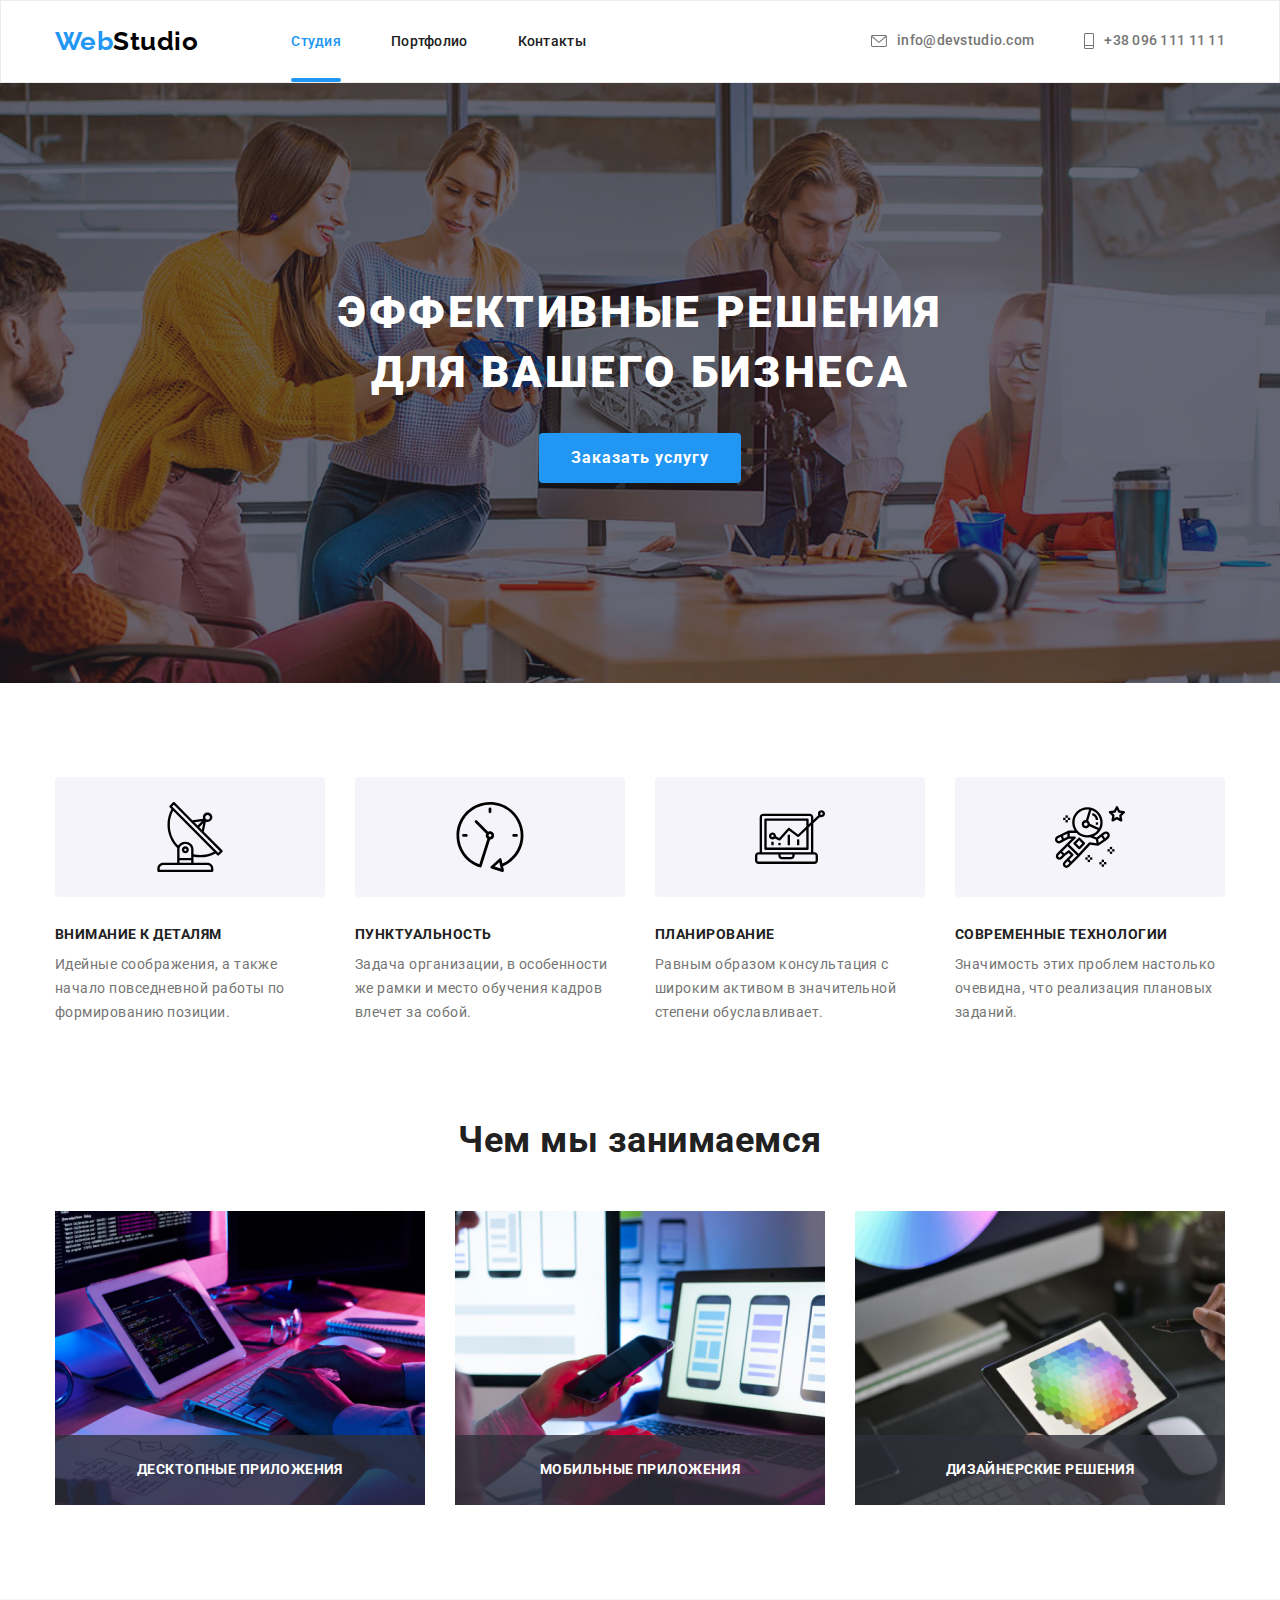
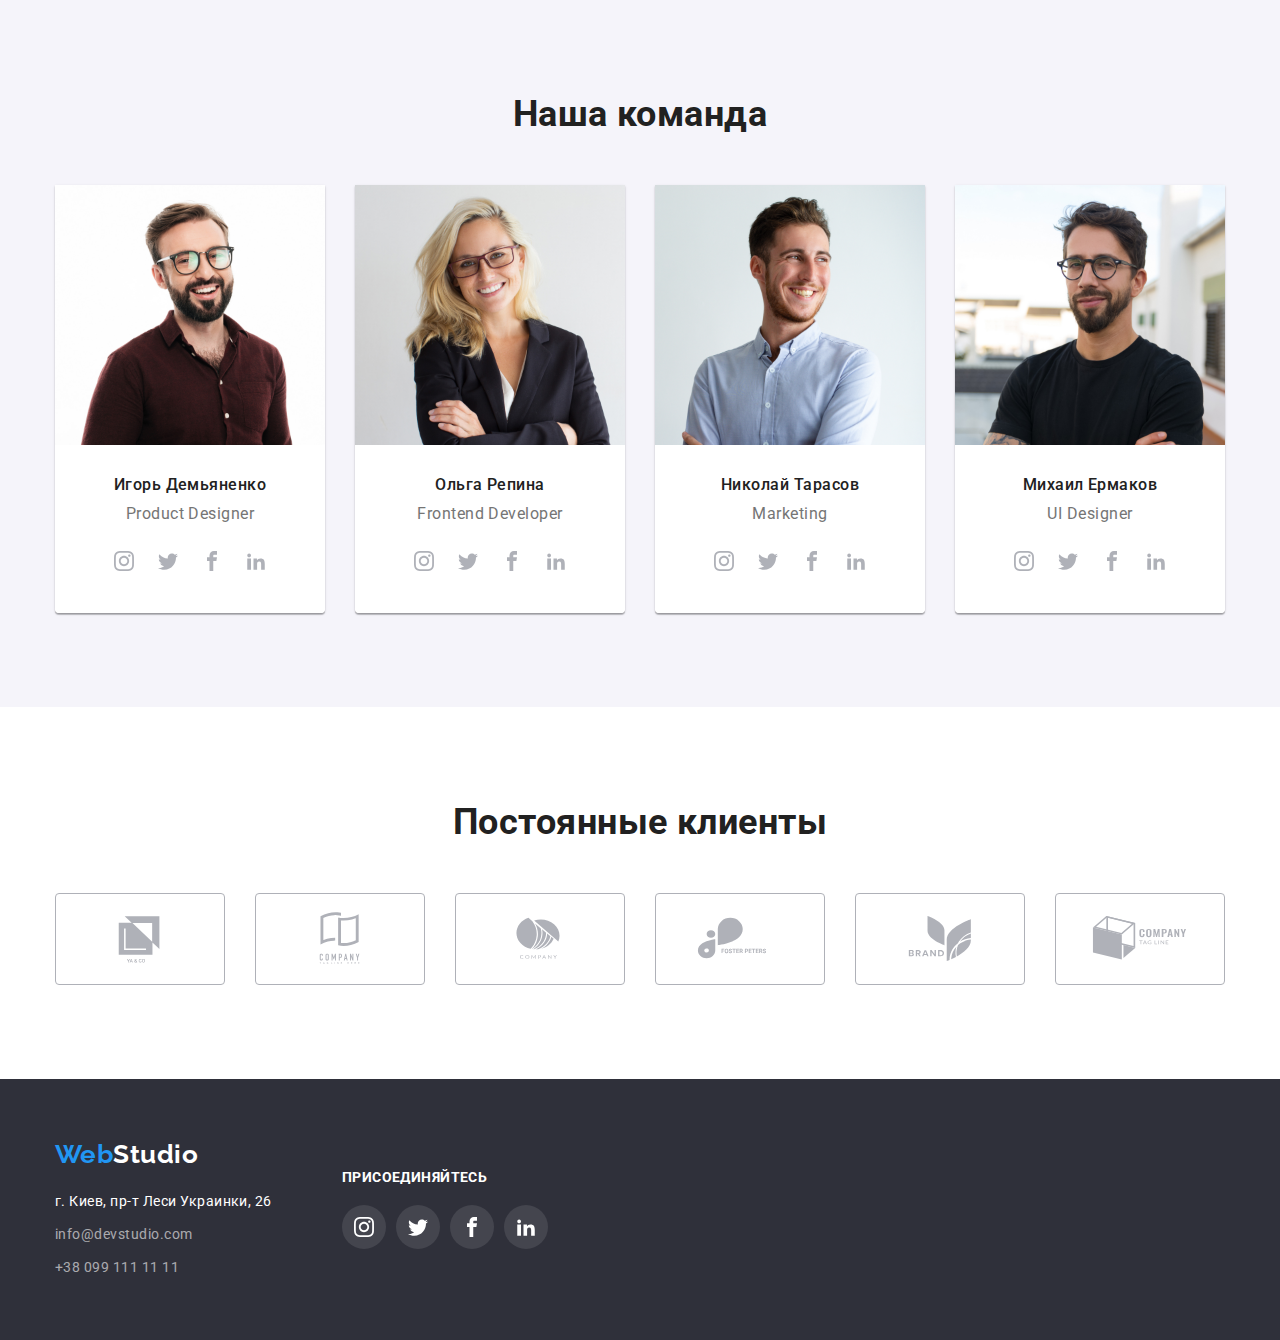
==== index.html @ 685ba91c "home6" ====
<!DOCTYPE html>
<html lang="ru">
  <head>
    <meta charset="UTF-8" />
    <meta http-equiv="X-UA-Compatible" content="IE=edge" />
    <meta name="viewport" content="width=device-width, initial-scale=1.0" />
    <title>Portfolio</title>
    <link rel="preconnect" href="https://fonts.gstatic.com" />
    <link
      href="https://fonts.googleapis.com/css2?family=Raleway:wght@700&family=Roboto:wght@400;500;700;900&display=swap"
      rel="stylesheet"
    />
    <link
      rel="stylesheet"
      href="https://cdnjs.cloudflare.com/ajax/libs/modern-normalize/1.0.0/modern-normalize.min.css"
    />
    <link rel="stylesheet" href="./css/style.css" />
  </head>
  <body>
    <header class="header">
      <div class="container header-container">
      <nav class="navigation">
        <a class="logo-link link" href="./index.html" lang="en"
          ><span class="logo-web">Web</span
          ><span class="logo-studio">Studio</span></a
        >
        <ul class="nav-list list">
          <li class="nav-item">
            <a class="nav-link link current" href="./index.html">Студия</a>
          </li>
          <li class="nav-item">
            <a class="nav-link link" href="./portfolio.html"
              >Портфолио</a
            >
          </li>
          <li class="nav-item">
            <a class="nav-link link" href="">Контакты</a>
          </li>
        </ul>
      </nav>
      <ul class="contacts-list list">
        <li class="contacts-item">
          <a class="mail-link link" href="mailto:info@devstudio.com" ><svg class="mail-icon" width="16" height="12">
            <use href="./images/icons.svg/symbol-defs3.svg#icon-envelope"></use>
          </svg>
          info@devstudio.com</a
          >
        </li>
        <li class="contacts-item">
          <a class="tel-link link" href="tel:+380961111111"><svg class="tel-icon" width="10" height="16"> 
            <use href="./images/icons.svg/symbol-ex.svg#icon-number"></use>
          </svg>
          +38 096 111 11 11</a>
        </li>
      </ul>
      </div>
    </header>
    <main class="slider"> 
      <section class="slide-container">
        <div class="container">
        <h1 class="hero-description">Эффективные решения для вашего бизнеса</h1>
        <button class="buttonly" type="button"  data-modal-open >Заказать услугу</button>
     </div> </section>
     <section class="features">
      <div class="container">
        <h2 class="visually-hidden">Преимущества</h2>
        <ul class="features-list list">
          <li class="features-item">
            <div class="features-icons">
              <svg class="features-icon" width="70" height="70">
                <use href="./images/icons.svg/symbol-au.svg#icon-antenna"></use>
              </svg>
            </div>
            <h3 class="features-item-title">Внимание к деталям</h3>
            <p class="features-item-text">
              Идейные соображения, а также начало повседневной работы по
              формированию позиции.
            </p>
          </li>
          <li class="features-item">
            <div class="features-icons">
              <svg class="features-icon" width="70" height="70">
                <use href="./images/icons.svg/symbol-au.svg#icon-clock"></use>
              </svg>
            </div>
            <h3 class="features-item-title">Пунктуальность</h3>
            <p class="features-item-text">
              Задача организации, в особенности же рамки и место обучения
              кадров влечет за собой.
            </p>
          </li>
          <li class="features-item">
            <div class="features-icons">
              <svg class="features-icon" width="70" height="70">
                <use href="./images/icons.svg/symbol-au.svg#icon-diagram"></use>
              </svg>
            </div>
            <h3 class="features-item-title">Планирование</h3>
            <p class="features-item-text">
              Равным образом консультация с широким активом в значительной
              степени обуславливает.
            </p>
          </li>
          <li class="features-item">
            <div class="features-icons">
              <svg class="features-icon" width="70" height="70">
                <use href="./images/icons.svg/symbol-au.svg#icon-astronaut"></use>
              </svg>
            </div>
            <h3 class="features-item-title">Современные технологии</h3>
            <p class="features-item-text">
              Значимость этих проблем настолько очевидна, что реализация
              плановых заданий.
            </p>
          </li>
        </ul>
      </div>
    </section>
      <section class="activity">
        <div class="container">
        <h2 class="activity-title">Чем мы занимаемся</h2>
        <ul class="activity-list list">
          <li class="activity-list-item">
            <a href="">
              <img
                src="./images/what-we-do-1.jpg"
                width="370"
                height="294"
                alt="клавиатура"
              />
            </a>
            <p class="activity-overlay">Десктопные приложения</p>
          </li>
          <li class="activity-list-item">
            <a href="">
              <img
                src="./images/what-we-do-2.jpg"
                width="370"
                height="294"
                alt="телефон"
              />
            </a>
            <p class="activity-overlay">Мобильные приложения</p>
          </li>
          <li class="activity-list-item">
            <a href="">
              <img
                src="./images/what-we-do-3.jpg"
                width="370"
                height="294"
                alt="планшет"
              />
            </a>
            <p class="activity-overlay">Дизайнерские решения</p>
          </li>
        </ul>
        </div>
      </section>
      <section class="team-section">
        <div class="container">
          <h2 class="team-title">Наша команда</h2>
          <ul class="team-list list">
            <li class="team-member">
             
              <img src="./images/igor.jpg" width="270" alt="игорь" /> 
              <div class="team-list-content">
                <h3 class="team-member-name">Игорь Демьяненко</h3>
                <p class="team-member-position" lang="en">Product Designer</p>
                <ul class="social-list list">
                  <li class="social-item">
                    <a href="#" class="social-link link">
                      <svg class="social-icon" width="20" height="20">
                        <use href="./images/icons.svg/symbol-defs.svg#icon-instagram"></use>
                      </svg>
                    </a>
                  </li>
                  <li class="social-item">
                    <a href="#" class="social-link link">
                      <svg class="social-icon" width="20" height="20">
                        <use href="./images/icons.svg/symbol-defs.svg#icon-twitter"></use>
                      </svg>
                    </a>
                  </li>
                  <li class="social-item">
                    <a href="#" class="social-link link">
                      <svg class="social-icon" width="20" height="20">
                        <use href="./images/icons.svg/symbol-defs.svg#icon-facebook"></use>
                      </svg>
                    </a>
                  </li>
                  <li class="social-item">
                    <a href="#" class="social-link link">
                      <svg class="social-icon" width="20" height="20">
                        <use href="./images/icons.svg/symbol-defs.svg#icon-linkedin2"></use>
                      </svg>
                    </a>
                  </li>
                </ul>
              </div>
            </li>
            <li class="team-member">
                            <img src="./images/olga.jpg" width="270" alt="ольга" />
                    <div class="team-list-content">

              <h3 class="team-member-name">Ольга Репина</h3>
              <p class="team-member-position" lang="en">Frontend Developer</p>
              <ul class="social-list list">
                <li class="social-item">
                  <a href="#" class="social-link link">
                    <svg class="social-icon" width="20" height="20">
                      <use href="./images/icons.svg/symbol-defs.svg#icon-instagram"></use>
                    </svg>
                  </a>
                </li>
                <li class="social-item">
                  <a href="#" class="social-link link">
                    <svg class="social-icon" width="20" height="20">
                      <use href="./images/icons.svg/symbol-defs.svg#icon-twitter"></use>
                    </svg>
                  </a>
                </li>
                <li class="social-item">
                  <a href="#" class="social-link link">
                    <svg class="social-icon" width="20" height="20">
                      <use href="./images/icons.svg/symbol-defs.svg#icon-facebook"></use>
                    </svg>
                  </a>
                </li>
                <li class="social-item">
                  <a href="#" class="social-link link">
                    <svg class="social-icon" width="20" height="20">
                      <use href="./images/icons.svg/symbol-defs.svg#icon-linkedin2"></use>
                    </svg>
                  </a>
                </li>
              </ul>
            </div>
          </li>
            <li class="team-member">
              <img src="./images/nic.jpg" width="270" alt="николай" />
              <div class="team-list-content">
              
              <h3 class="team-member-name">Николай Тарасов</h3>
              <p class="team-member-position" lang="en">Marketing</p>
              <ul class="social-list list">
                <li class="social-item">
                  <a href="#" class="social-link link">
                    <svg class="social-icon" width="20" height="20">
                      <use href="./images/icons.svg/symbol-defs.svg#icon-instagram"></use>
                    </svg>
                  </a>
                </li>
                <li class="social-item">
                  <a href="#" class="social-link link">
                    <svg class="social-icon" width="20" height="20">
                      <use href="./images/icons.svg/symbol-defs.svg#icon-twitter"></use>
                    </svg>
                  </a>
                </li>
                <li class="social-item">
                  <a href="#" class="social-link link">
                    <svg class="social-icon" width="20" height="20">
                      <use href="./images/icons.svg/symbol-defs.svg#icon-facebook"></use>
                    </svg>
                  </a>
                </li>
                <li class="social-item">
                  <a href="#" class="social-link link">
                    <svg class="social-icon" width="20" height="20">
                      <use href="./images/icons.svg/symbol-defs.svg#icon-linkedin2"></use>
                    </svg>
                  </a>
                </li>
              </ul>
            </div>
          </li>
            <li class="team-member">
              <img src="./images/michail.jpg" width="270" alt="михаил" />
              <div class="team-list-content">
              <h3 class="team-member-name">Михаил Ермаков</h3>
            <p class="team-member-position" lang="en">UI Designer</p>
            <ul class="social-list list">
              <li class="social-item">
                <a href="#" class="social-link link">
                  <svg class="social-icon" width="20" height="20">
                    <use href="./images/icons.svg/symbol-defs.svg#icon-instagram"></use>
                  </svg>
                </a>
              </li>
              <li class="social-item">
                <a href="#" class="social-link link">
                  <svg class="social-icon" width="20" height="20">
                    <use href="./images/icons.svg/symbol-defs.svg#icon-twitter"></use>
                  </svg>
                </a>
              </li>
              <li class="social-item">
                <a href="#" class="social-link link">
                  <svg class="social-icon" width="20" height="20">
                    <use href="./images/icons.svg/symbol-defs.svg#icon-facebook"></use>
                  </svg>
                </a>
              </li>
              <li class="social-item">
                <a href="#" class="social-link link">
                  <svg class="social-icon" width="20" height="20">
                    <use href="./images/icons.svg/symbol-defs.svg#icon-linkedin2"></use>
                  </svg>
                </a>
              </li>
            </ul>
          </div>
        </li>
      </ul>
    </div>
  </section>
      <section class="section clients">
        <div class="container">
          <h2 class="clients-title">Постоянные клиенты</h2>
          <ul class="clients-list list">
            <li class="client-item">
              <a href="#" class="client-link link">
                <svg class="client-icon" width="106" height="60">
                  <use href="./images/icons.svg/symbol-logo2.svg#icon-Logo-5"></use>
                </svg>
              </a>
            </li>
            <li class="client-item">
              <a href="#" class="client-link link">
                <svg class="client-icon" width="106" height="60">
                  <use href="./images/icons.svg/symbol-logo2.svg#icon-Logo-4"></use>
                </svg>
              </a>
            </li>
            <li class="client-item">
              <a href="#" class="client-link link">
                <svg class="client-icon" width="106" height="60">
                  <use href="./images/icons.svg/symbol-logo2.svg#icon-Logo-3"></use>
                </svg>
              </a>
            </li>
            <li class="client-item">
              <a href="#" class="client-link link">
                <svg class="client-icon" width="106" height="60">
                  <use href="./images/icons.svg/symbol-logo2.svg#icon-Logo-2"></use>
                </svg>
              </a>
            </li>
            <li class="client-item">
              <a href="#" class="client-link link">
                <svg class="client-icon" width="106" height="60">
                  <use href="./images/icons.svg/symbol-logo2.svg#icon-Logo"></use>
                </svg>
              </a>
            </li>
            <li class="client-item">
              <a href="#" class="client-link link">
                <svg class="client-icon" width="106" height="60">
                  <use href="./images/icons.svg/symbol-logo2.svg#icon-Logo-1"></use>
                </svg>
              </a>
            </li>
          </ul>
        </div>
      </section>
    </main>
    <footer class="footer">
      <div class="container footer-container">
        <div class="footer-wrapper">
      <a class="logo-link link" href="./index.html" lang="en"
        ><span class="logo-web">Web</span
        ><span class="logo-studio-dark-background">Studio</span></a
      >
      <address>
        <ul class="address-list list">
          <li class="address-list-item">
            <a
              class="address-link link"
              href="https://goo.gl/maps/JNLPbFYcP9aP2cdr9"
              target="_blank"
              rel="noopener noreferrer"
              >г. Киев, пр-т Леси Украинки, 26</a
            >
          </li>

          <li class="address-list-item">
            <a class="address-mail-link link" href="mailto:info@devstudio.com"
              >info@devstudio.com</a
            >
          </li>

          <li class="address-list-item">
            <a class="address-tel-link link" href="tel:+380991111111"
              >+38 099 111 11 11</a
            >
          </li>
        </ul>
      </address>
        </div>
      <div class="footer-social">
        <h2 class="footer-title">Присоединяйтесь</h2>
        <ul class="social-list list">
          <li class="footer-social-item">
            <a href="#" class="social-link link">
              <svg class="footer-social-icon">
                <use href="./images/icons.svg/symbol-defs.svg#icon-instagram"></use>
              </svg>
            </a>
          </li>
          <li class="footer-social-item">
            <a href="#" class="social-link link">
              <svg class="footer-social-icon">
                <use href="./images/icons.svg/symbol-defs.svg#icon-twitter"></use>
              </svg>
            </a>
          </li>
          <li class="footer-social-item">
            <a href="#" class="social-link link">
              <svg class="footer-social-icon">
                <use href="./images/icons.svg/symbol-defs.svg#icon-facebook"></use>
              </svg>
            </a>
          </li>
          <li class="footer-social-item">
            <a href="#" class="social-link link">
              <svg class="footer-social-icon">
                <use href="./images/icons.svg/symbol-defs.svg#icon-linkedin2"></use>
              </svg>
            </a>
          </li>
        </ul>
      </div>
    </div>
  </footer>
  <div class="backdrop is-hidden" data-modal>
    <div class="modal">
      <button type="button" class="modal-close-button" data-modal-close>
        <svg width="18px" height="18px">
          <use href="./images/icons.svg/symbol-defsx.svg#icon-Vector"></use>
        </svg>
      </button>
    </div>
  </div>
  <script src="./js/modal.js"></script>
</body>
</html>
---- css/style.css ----
:root {
  --main-font: 'Roboto', sans-serif;
  --logo-font: 'Raleway', sans-serif;
  --accent-color: #2196f3;
  --accent-overlay-color: rgba(33, 150, 243, 0.9);
  --backlight-color: #188ce8;
  --main-text-color: #757575;
  --heading-color: #212121;
  --dark-background-text-color: #ffffff;
  --section-background-color: #2f303a;
  --logo-color: #000000;
  --footer-contacts-color: #ffffff99;
  --accent-background-color: #f5f4fa;
  --background-hero-color: #c4c4c4;
  --activity-background-color: rgba(47, 48, 58, 0.8);
  --icon-color: #afb1b8;
  --timing-cubic: cubic-bezier(0.4, 0, 0.2, 1);
  --modal-backdrop: rgba(0, 0, 0, 0.2);
}
  
  h1,
  h2,
  h3,
  h4,
  h5,
  h6,
  p {
    margin-top: 0;
    margin-bottom: 0;
  }
  
  ul {
    margin-top: 0;
    margin-bottom: 0;
    padding-left: 0;
  }
  
  img {
    display: block;
    max-width:  100%;height: auto;
  }
   .container {
     width: 1200px ;
     padding: 0 15px ;
     margin: 0 auto ;
    }
    .header{padding:  25px 0;border: 1px solid #ECECEC;}
.header-container {display: flex;
align-items: center;}
  
  body {
    font-family: var(--main-font);
    color: var(--main-text-color);
    letter-spacing: 0.03em;
  }
  .visually-hidden {
    position: absolute;
    width: 1px;
    height: 1px;
    margin: -1px;
    border: 0;
    padding: 0;
  
    white-space: nowrap;
    clip-path: inset(100%);
    clip: rect(0 0 0 0);
    overflow: hidden;
  }
  .nav-link link{
    width: 49px;
    height: 16px;
    
  
    font-family: Roboto;
    font-style: normal;
    font-weight: 500;
    font-size: 14px;
    line-height: 16px;
    letter-spacing: 0.02em;
    
    color: #2196F3;
    }
  .logo-link link{
    width: 1600px;
    height: 80px;
    
    
    background: #FFFFFF}
 
 .slide{
    width: 1600px;
    height: 600px;
    
    
    background: #2F303A;}  
 .hero-description {
width: 1600px;
height: 600px;
width: 696px;
height: 120px;

font-family: Roboto;
font-style: normal;
font-weight: 900;
font-size: 44px;
line-height: 60px;
/* or 136% */

text-align: center;
letter-spacing: 0.06em;
text-transform: uppercase;

color: #FFFFFF;}

  .navigation{display: flex;
  align-items: center;}
  .contacts-list{display: flex;
  margin-left: auto;}
 li.contacts-item:not(:last-child){margin-right: 50px ;}
  .list {
    list-style: none;
  }
  
  .link {
    text-decoration: none;
  }
  
  .logo-web {
    color: var(--accent-color);
  }
  
  /*===header===*/
  
    
  .slide-container {background-image:  linear-gradient(rgba(47, 48, 58, 0.4), rgba(47, 48, 58, 0.4)),url('../images/backg.jpg');
    
    padding-top: 200px;
    padding-bottom: 200px;
    
    text-align: center;
    background-color: var(--section-background-color);
    background-repeat: no-repeat;
    background-position: center;
    background-size: cover;
    max-width: 1600px;
    margin-left: auto;
    margin-right: auto;
  }
  
  .hero-description{
    margin: 0 auto 30px;
    width: 696px;
    font-weight: 900;
    font-size: 44px;
    line-height: 1.36;
    text-align: center;
    letter-spacing: 0.06em;
    text-transform: uppercase;
    color: var(--dark-background-text-color)
  }
  .buttonly {
    min-width: 200px;
    border: none;
    border-radius: 4px;
    padding: 10px 32px;
    font-family: inherit;
    font-weight: 700;
    font-size: 16px;
    line-height: 1.87;
    text-align: center;
    letter-spacing: 0.06em;
    color: var(--dark-background-text-color);
    background-color: var(--accent-color);
    cursor: pointer;
  }
  .buttonly:hover,
  .buttonly:focus {
    background-color: var(--backlight-color);
    transition: color 250ms cubic-bezier(0.4, 0, 0.2, 1);
  }
 

  .logo-link {
    font-family: var(--logo-font);
    font-weight: 700;
    font-size: 26px;
    line-height: 1.19;
  }
  
  .logo-studio {
    color: var(--logo-color);
  }
  
  .nav-link {
    position: relative;
    font-weight: 500;
    font-size: 14px;
    line-height: 1.14;
    letter-spacing: 0.02em;
    color: var(--heading-color);
    transition: color 250ms var(--timing-cubic);
  }
  
  .nav-link:hover,
.nav-link:focus,
.mail-link:hover,
.mail-link:focus {
  color: var(--accent-color);
  outline: none;
}
.mail-link, .tel-link {
  display: flex;
  align-items: center;
  font-weight: 500;
  font-size: 14px;
  line-height: 1.14;
  letter-spacing: 0.02em;
  color: var(--main-text-color);
  transition: color 250ms var(--timing-cubic);
}
.link.current::after {
  position: absolute;
  bottom: -33px;
  content: '';
  display: block;
  width: 100%;
  height: 4px;
  border-radius: 2px;
  background-color: var(--accent-color);
}
  .mail-link:hover .mail-icon{fill: var(--accent-color);}
  .nav-item .link.current {
    color: var(--accent-color);
  }
  .nav-list{margin-left: 93px ;display: flex;}
  .nav-item{margin-right: 50px;}
  .mail-link,
  .tel-link { display: flex;
     align-items: center;
    font-weight: 500;
    font-size: 14px;
    line-height: 1.14;
    letter-spacing: 0.02em;
    color: var(--main-text-color);
    transition: color 250ms cubic-bezier(0.4, 0, 0.2, 1);

  }
  .mail-icon {
  fill: var(--main-text-color);
  margin-right: 10px;
  
}

.tel-icon {
  fill: currentColor;
  margin-right: 10px;
}

.mail-link:hover .mail-icon,
.mail-link:focus .mail-icon,
.mail-link:hover .tel-icon,
.mail-link:focus .tel-icon {
  fill: currentColor;
}
  /*===header end===*/
  /*===hero studio===*/
  
  .hero {
    background-color: var(--section-background-color);
  }
  
  .hero-title {
    font-weight: 900;
    font-size: 44px;
    line-height: 1.36;
    text-align: center;
    letter-spacing: 0.06em;
    text-transform: uppercase;
    color: var(--dark-background-text-color);
  }
  .modal-button {
    min-width: 200px;
  height: 50px;
  border: none;
  border-radius: 4px;
  padding: 10px 32px;
  font-family: inherit;
  font-weight: 700;
  font-size: 16px;
  line-height: 1.87;
  text-align: center;
  letter-spacing: 0.06em;
  color: var(--dark-background-text-color);
  background-color: var(--accent-color);
  cursor: pointer;
  transition: background-color 250ms var(--timing-cubic);
  }
  
  .modal-button:hover,
  .modal-button:focus {
    background-color: var(--backlight-color);
    transition: color 250ms cubic-bezier(0.4, 0, 0.2, 1);
  }
  
  /*===hero studio end===*/
  /* ===modal window=== */
.backdrop {
  position: fixed;
  top: 0%;
  left: 0;
  width: 100vw;
  height: 100vh;
  background-color: var(--modal-backdrop);
  z-index: 100;
  transition: opacity 250ms var(--timing-cubic), visibility 250ms var(--timing-cubic);
}

.is-hidden {
  opacity: 0;
  visibility: hidden;
  pointer-events: none;
}
.modal {
  position: absolute;
  top: 50%;
  left: 50%;
  transform: translate(-50%, -50%) scale(1);
  width: 528px;
  height: 580px;
  background-color: var(--dark-background-text-color);
  border-radius: 4px;
  box-shadow: 0px 1px 3px rgba(0, 0, 0, 0.12), 0px 1px 1px rgba(0, 0, 0, 0.14),
    0px 2px 1px rgba(0, 0, 0, 0.2);
  transition: transform 250ms var(--timing-cubic);
}

.backdrop.is-hidden .modal {
  transform: translate(-50%, -50%) scale(1.3);
}

.modal-close-button {
  position: absolute;
  top: 8px;
  right: 8px;
  display: flex;
  justify-content: center;
  align-items: center;
  padding: 0;
  width: 30px;
  height: 30px;
  border: 1px solid rgba(0, 0, 0, 0.1);
  border-radius: 50%;
  background-color: transparent;
  cursor: pointer;
}

/* ===modal window end=== */
  /*===features studio===*/
  

  .features {
    padding-top: 94px;
    padding-bottom: 47px;
  }
  
  .features-list {
    display: flex;
    flex-wrap: wrap;
    margin-top: -30px;
    margin-left: -30px;
  }
  
  .features-item {
    margin-top: 30px;
    margin-left: 30px;
  }
  
  .features-icons {
    display: flex;
    justify-content: center;
    align-items: center;
    width: 270px;
    height: 120px;
    background-color: var(--accent-background-color);
    border-radius: 4px;
    background: #F5F4FA;
    border-radius: 4px;
    margin-bottom: 30px;
  }

  .features-item-title {
    margin-bottom: 10px;
    font-size: 14px;
    line-height: 1.14;
    text-transform: uppercase;
    color: var(--heading-color);
  }
  
  .features-item-text {
    width: 270px;
    font-size: 14px;
    line-height: 1.71;
  }
  /*===features studio end===*/
  /* ===activity=== */
  .activity {
    padding-top: 47px;
    padding-bottom: 94px;
  }
  
  .activity-list {
    display: flex;
    flex-wrap: wrap;
    margin-top: -30px;
    margin-left: -30px;
  }
  
  .activity-list-item {
    position: relative;
    margin-top: 30px;
    margin-left: 30px;
  }
.activity-overlay {
  position: absolute;
  bottom: 0;
  width: 100%;
  height: 70px;
  padding: 27px 82px;
  font-weight: 700;
  font-size: 14px;
  line-height: 1.14;
  text-align: center;
  letter-spacing: 0.03em;
  text-transform: uppercase;
  color: var(--dark-background-text-color);
  background-color: var(--activity-background-color);
}

/* ===activity end=== */
 
  /*===team studio===*/

  .team-section {
    background-color: var(--accent-background-color)
    ;padding: 94px 0;
    background: #F5F4FA;
  }
  
  .team-list {
    display: flex;
    flex-wrap: wrap;
    margin-left: -30px;
    margin-top: -30px;
  }
  
  .team-list-content {
    padding-top: 30px;
    padding-bottom: 30px;
    background-color: var(--dark-background-text-color);
    border-bottom-left-radius: 4px;
    border-bottom-right-radius: 4px;
  }
  
  .team-member {
    flex-basis: calc((100% - 120px) / 4);
    margin-left: 30px;
    margin-top: 30px;box-shadow: 0px 1px 3px rgba(0, 0, 0, 0.12), 0px 1px 1px rgba(0, 0, 0, 0.14), 0px 2px 1px rgba(0, 0, 0, 0.2);border-radius: 0px 0px 4px 4px;

  }
  
  .activity-title,
  .team-title {
    margin-bottom: 50px;
    font-size: 36px;
    line-height: 1.17;
    text-align: center;
    color: var(--heading-color);
  }
  
  .team-member-name {
    margin-bottom: 10px;
    text-align: center;
    font-weight: 500;
    font-size: 16px;
    line-height: 1.19;
    color: var(--heading-color);
  }
  
  .team-member-position {
    text-align: center;
    font-size: 16px;
    line-height: 1.19;
    margin-bottom: 16px;
  }
  
  /*===team studio end===*/
 /*===portfolio filters===*/

.filters-container {
  display: flex;
  justify-content: center;
  margin-bottom: 50px;
}

.filters-portfolio:not(:last-child) {
  margin-right: 8px;
}

.filter-buttons {
  padding: 6px 22px;
  border: none;
  border-radius: 4px;
  font-weight: 500;
  font-size: 16px;
  line-height: 1.62;
  color: var(--heading-color);
  background-color: var(--accent-background-color);
  cursor: pointer;
  transition: color 250ms var(--timing-cubic), background-color 250ms var(--timing-cubic),
    box-shadow 250ms var(--timing-cubic);
}
.current-btn{color: var(--dark-background-text-color);
  background-color: var(--accent-color);}
.filter-buttons:hover,
.filter-buttons:focus {
  color: var(--dark-background-text-color);
  background-color: var(--accent-color);
  transition: color 250ms cubic-bezier(0.4, 0, 0.2, 1);
}
/*===portfolio filters end===*/

  

  .buttony{width: 29px;
    height: 26px;font-family: Roboto;
    font-style: normal;
    font-weight: 500;
    font-size: 16px;
    line-height: 26px;color: #FFFFFF;
    background: #2196F3;width: 73px;
    height: 38px;}
    .example-signature {
      padding: 20px 24px;
      border-bottom: 1px solid var(--accent-background-color);
      border-left: 1px solid var(--accent-background-color);
      border-right: 1px solid var(--accent-background-color);
    }
    .example-link:hover
     {box-shadow: 0px 1px 1px rgba(0, 0, 0, 0.12), 0px 4px 4px rgba(0, 0, 0, 0.06), 1px 4px 6px rgba(0, 0, 0, 0.16);display: block;
    cursor: pointer;border: 1px solid #EEEEEE; transition: color 250ms cubic-bezier(0.4, 0, 0.2, 1);
    }
    .example-card { flex-basis: calc(100%/  3 - 30px);
      margin-top: 30px;
      margin-left: 30px;
    }
    .portfolio-card-wrapper {
      position: relative;
      overflow: hidden;
    }
    .example-descr {
      font-size: 16px;
      line-height: 1.87;
      color: var(--main-text-color);
    }
    .example-title {
      margin-bottom: 4px;
      font-size: 18px;
      line-height: 2;
      letter-spacing: 0.06em;
      color: var(--heading-color);
    }
    .example-link:hover,
.example-link:focus {
  box-shadow: 0px 1px 1px rgba(0, 0, 0, 0.12), 0px 4px 4px rgba(0, 0, 0, 0.06),
    1px 4px 6px rgba(0, 0, 0, 0.16);
    transition: color 250ms cubic-bezier(0.4, 0, 0.2, 1);
}

.example-link:focus {
  outline: none;
}
    .abbr {
      text-transform: uppercase;
    }
    .portfolio-overlay {
      position: absolute;
      top: 0;
      left: 0;
      height: 100%;
      width: 100%;
      padding: 63px 24px;
      font-size: 18px;
      line-height: 1.56;
      letter-spacing: 0.03em;
      color: var(--dark-background-text-color);
      background: var(--accent-overlay-color);
      overflow: hidden;
      transform: translateY(100%);
      transition: transform 250ms var(--timing-cubic);
    }
    
    .example-link:hover .portfolio-overlay,
    .example-link:focus .portfolio-overlay {
      transform: translateY(0);
    }
  /*===portfolio filters end===*/
  .clients-list {
    display: flex;
    justify-content: space-between;
  }
  .clients-title{ margin-bottom: 50px;
    font-size: 36px;
    line-height: 1.17;
    text-align: center;
    color: var(--heading-color);
  }
  .client-link {
    display: flex;
    justify-content: center;
    align-items: center;
    border: 1px solid var(--icon-color);
    border-radius: 4px;
    width: 170px;
    height: 92px;
    transition: border 250ms var(--timing-cubic);
  }
  
  .client-icon {
    fill: var(--icon-color);
    transition: fill 250ms var(--timing-cubic);
  }
  .client-link:hover,
  .client-link:focus {
    border: 1px solid var(--accent-color);
    fill: var(--icon-color);
  }
  
  .client-link:hover .client-icon,
  .client-link:focus .client-icon {
    fill: var(--accent-color);
  
  }
  /*===portfolio examples===*/

.examples-container {
  display: flex;
  flex-wrap: wrap;
  margin-top: -30px;
  margin-left: -30px;
}

.example-title {
  margin-bottom: 4px;
  font-size: 18px;
  line-height: 2;
  letter-spacing: 0.06em;
  color: var(--heading-color);
}

.example-descr {
  font-size: 16px;
  line-height: 1.87;
  color: var(--main-text-color);
}

.abbr {
  text-transform: uppercase;
}
.section{padding: 94px 0;}
/*===portfolio examples end===*/
  
  /*===footer===*/
  
  .footer {
    background-color: var(--section-background-color); padding-top: 60px;
    padding-bottom: 60px;
  }
  
  .logo-studio-dark-background {
    color: var(--dark-background-text-color);
  }
  .footer .logo-link {
    margin-bottom: 20px;
  }
  .address-list-item {
    font-style: normal;
    font-weight: 400;
    font-size: 14px;
    line-height: 1.71;
  }
  .footer-container{display: flex;align-items: center;}
  .address-link {
    color: var(--dark-background-text-color);
    transition: color 250ms var(--timing-cubic);
  }
  
  .address-mail-link,
  .address-tel-link {
    color: var(--footer-contacts-color);
    transition: color 250ms var(--timing-cubic);
  }
  

  
  .address-link:hover,
  .address-link:focus,
  .address-mail-link:hover,
  .address-mail-link:focus,
  .address-tel-link:hover,
  .address-tel-link:focus {
    color: var(--accent-color);
  }
  .address-list-item:not(:last-child) {
    margin-bottom: 9px;
  }
  
  .address-list-item {
    font-style: normal;
    font-weight: 400;
    font-size: 14px;
    line-height: 1.71;
  }
  
  .address-link {
    color: var(--dark-background-text-color);
  }
  
address {
  margin-top: 20px;
}
.section-social{ margin-left: 70px;}
.footer .social-link {
  background-color: rgba(255, 255, 255, 0.1);
}
.social-list {
  display: flex;
  justify-content: center;
}

.social-link {
  display: flex;
  justify-content: center;
  align-items: center;

  width: 44px;
  height: 44px;
  border-radius: 50%;
  transition: background-color 250ms var(--timing-cubic);
}

.social-link:hover,
.social-link:focus {
  background-color: var(--accent-color);
  transition: color 250ms cubic-bezier(0.4, 0, 0.2, 1);
}

.social-link:hover .social-icon,
.social-link:focus .social-icon {
  fill: var(--dark-background-text-color);
 
}

.social-icon {
  fill: var(--icon-color);transition: color 250ms cubic-bezier(0.4, 0, 0.2, 1);

}

.social-link:hover,
.social-link:focus {
  background-color: var(--accent-color);transition: color 250ms cubic-bezier(0.4, 0, 0.2, 1);
}

.footer-social-icon {
  width: 20px;
  height: 20px;
  fill: var(--dark-background-text-color);
}
.footer-wrapper{margin-right: 70px;}
.footer-social-item:not(:last-child) {
  margin-right: 10px;
}
.footer-title {font-size: 14px;
  line-height: 16px;
  letter-spacing: 0.03em;
  text-transform: uppercase;
  color: var(--dark-background-text-color);
  margin-bottom: 20px;}
  

/* .footer .logo-link {
  margin-bottom: 20px;
}
  .address-mail-link,
  .address-tel-link {
    color: var(--footer-contacts-color);
  }
  
  .address-link:hover,
  .address-link:focus,
  .address-mail-link:hover,
  .address-mail-link:focus,
  .address-tel-link:hover,
  .address-tel-link:focus {
    color: var(--accent-color);
  }
  /*===footer end===*/
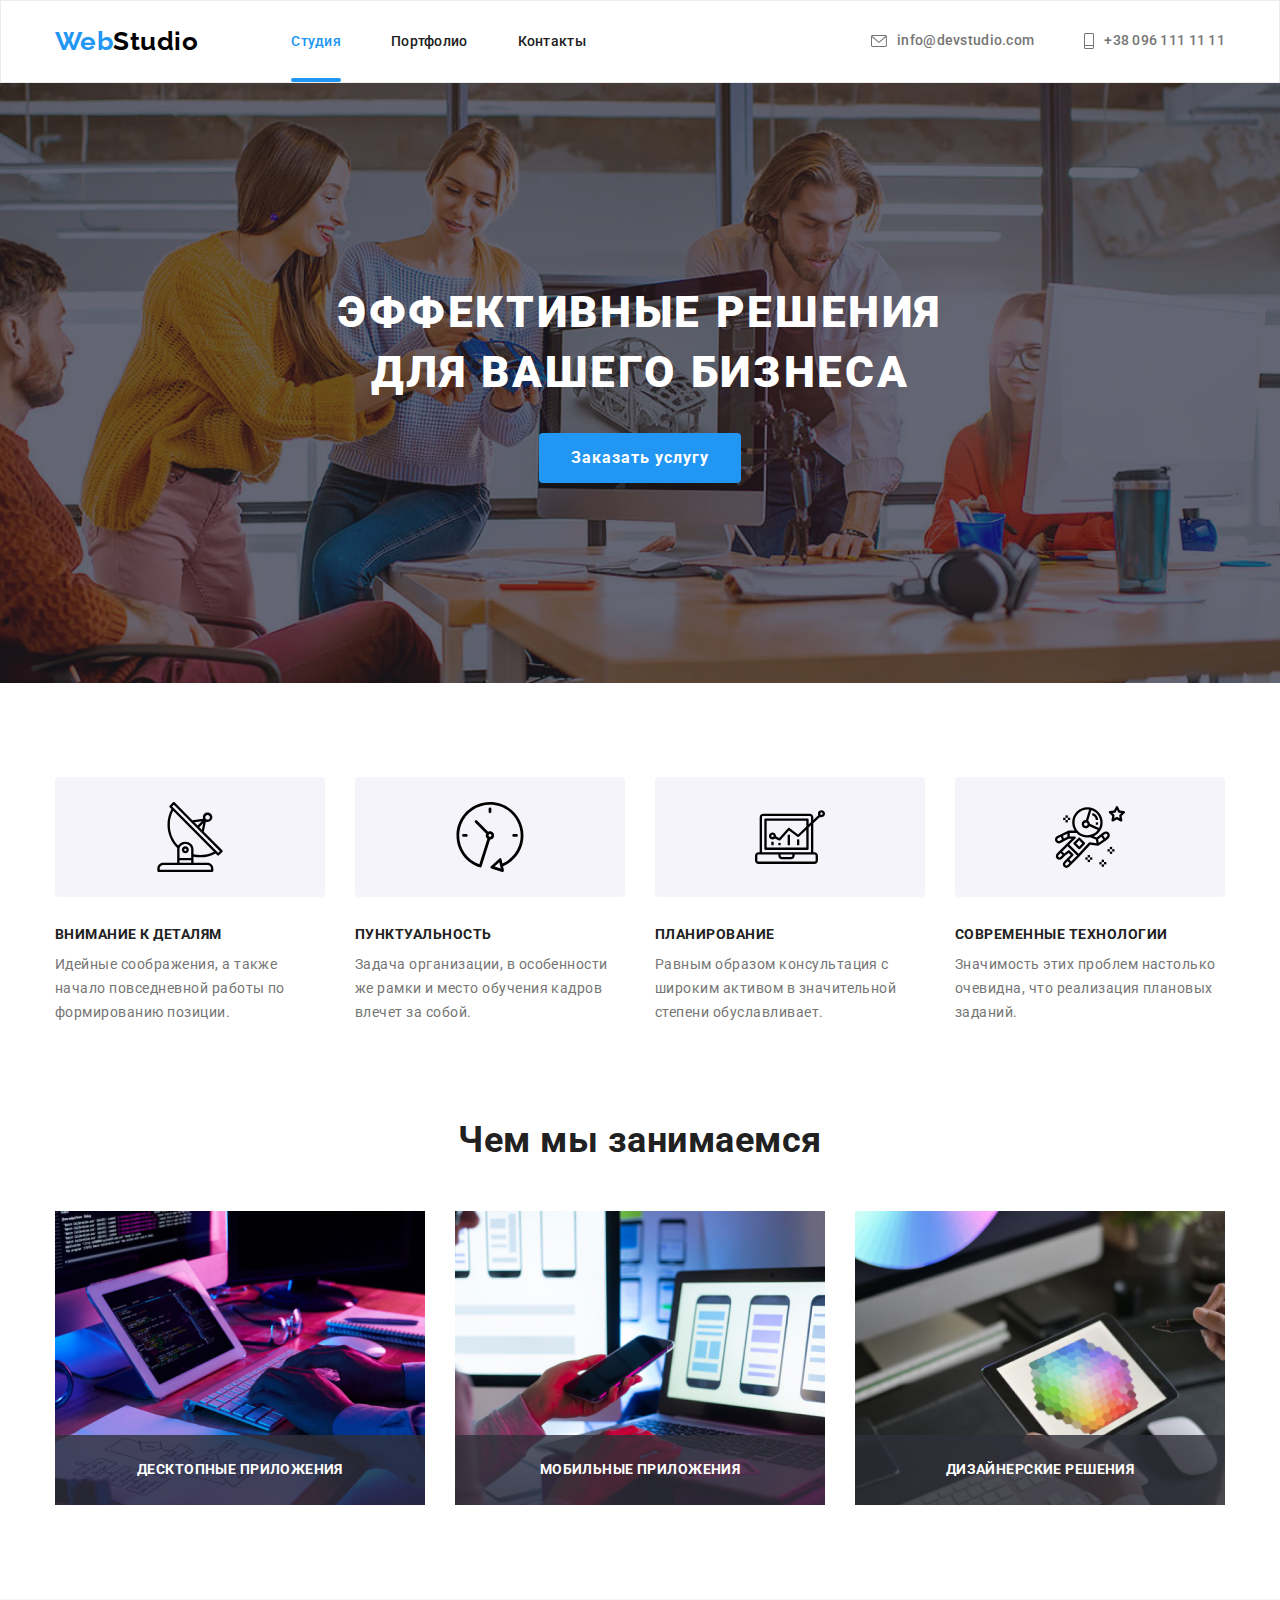
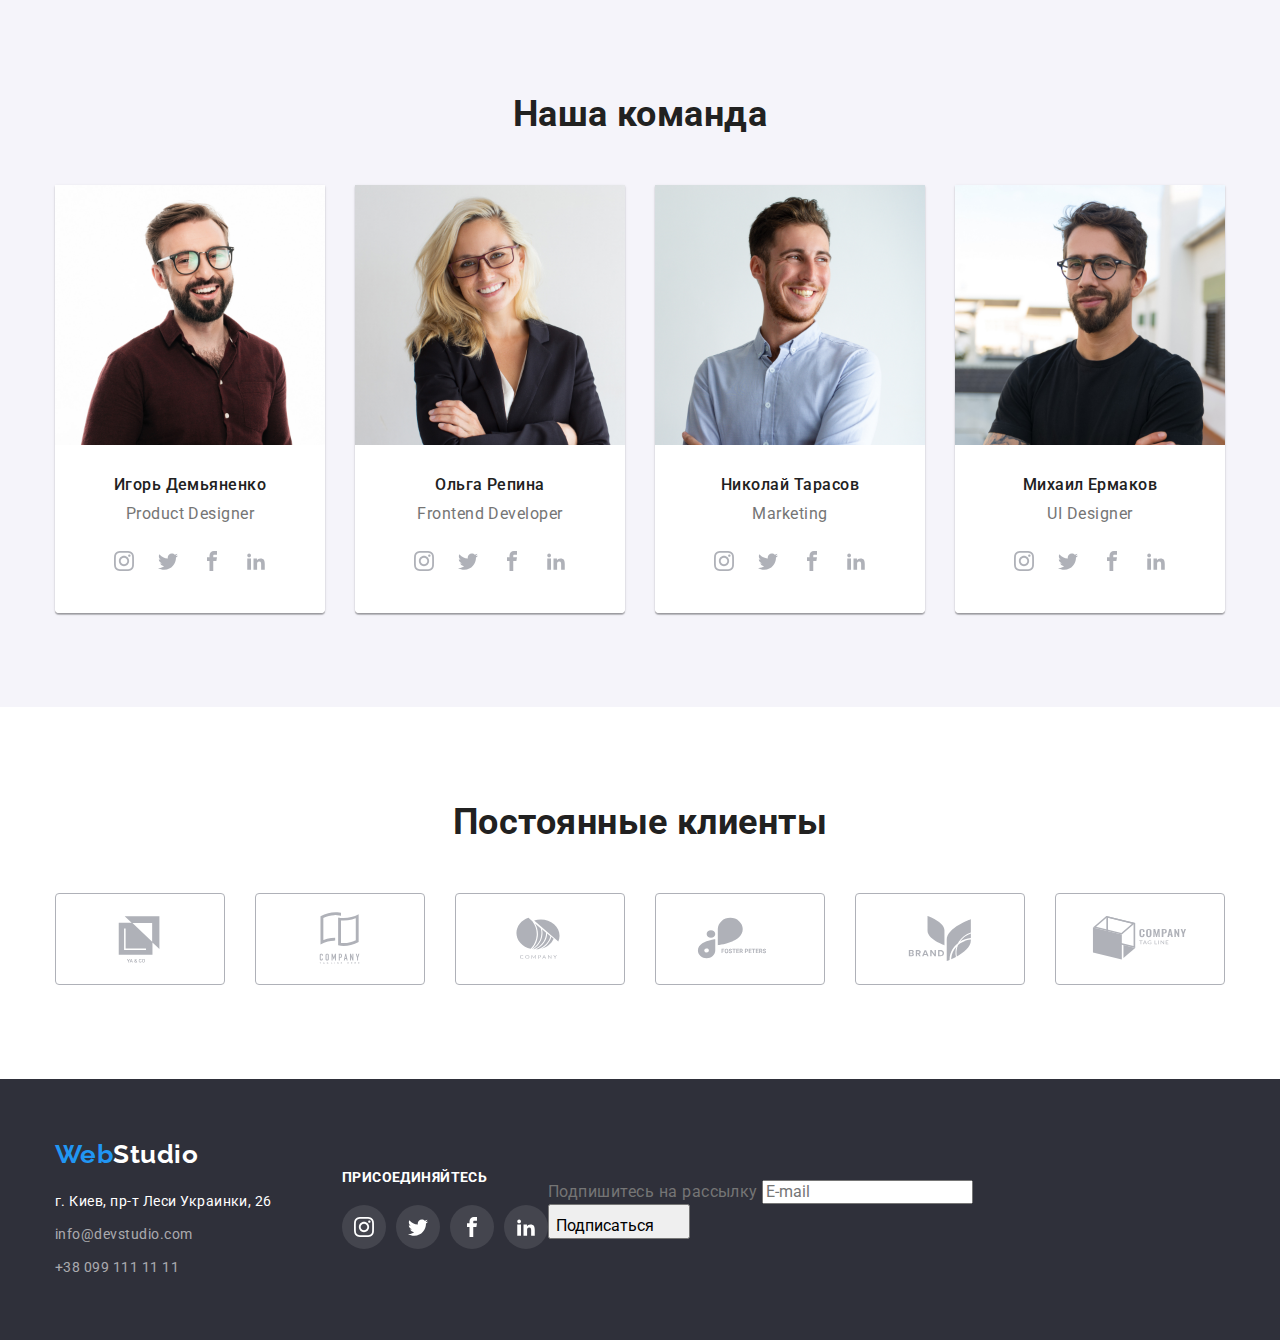
==== commit f5da85a3: "home6" ====
--- a/index.html
+++ b/index.html
@@ -430,7 +430,27 @@
           </li>
         </ul>
       </div>
+      <form class="footer-form">
+        <div class="footer-form-input-wrapper">
+          <label class="footer-form-offer">
+            Подпишитесь на рассылку
+            <input
+              type="email"
+              name="user-email"
+              class="footer-form-input"
+              placeholder="E-mail"
+              required
+            />
+          </label>
     </div>
+    <button type="submit" class="footer-form-button">
+      Подписаться
+      <svg class="footer-icon-send" width="24px" height="24px">
+        <use href="./images/icons.svg"></use>
+      </svg>
+    </button>
+  </form>
+      </div>
   </footer>
   <div class="backdrop is-hidden" data-modal>
     <div class="modal">
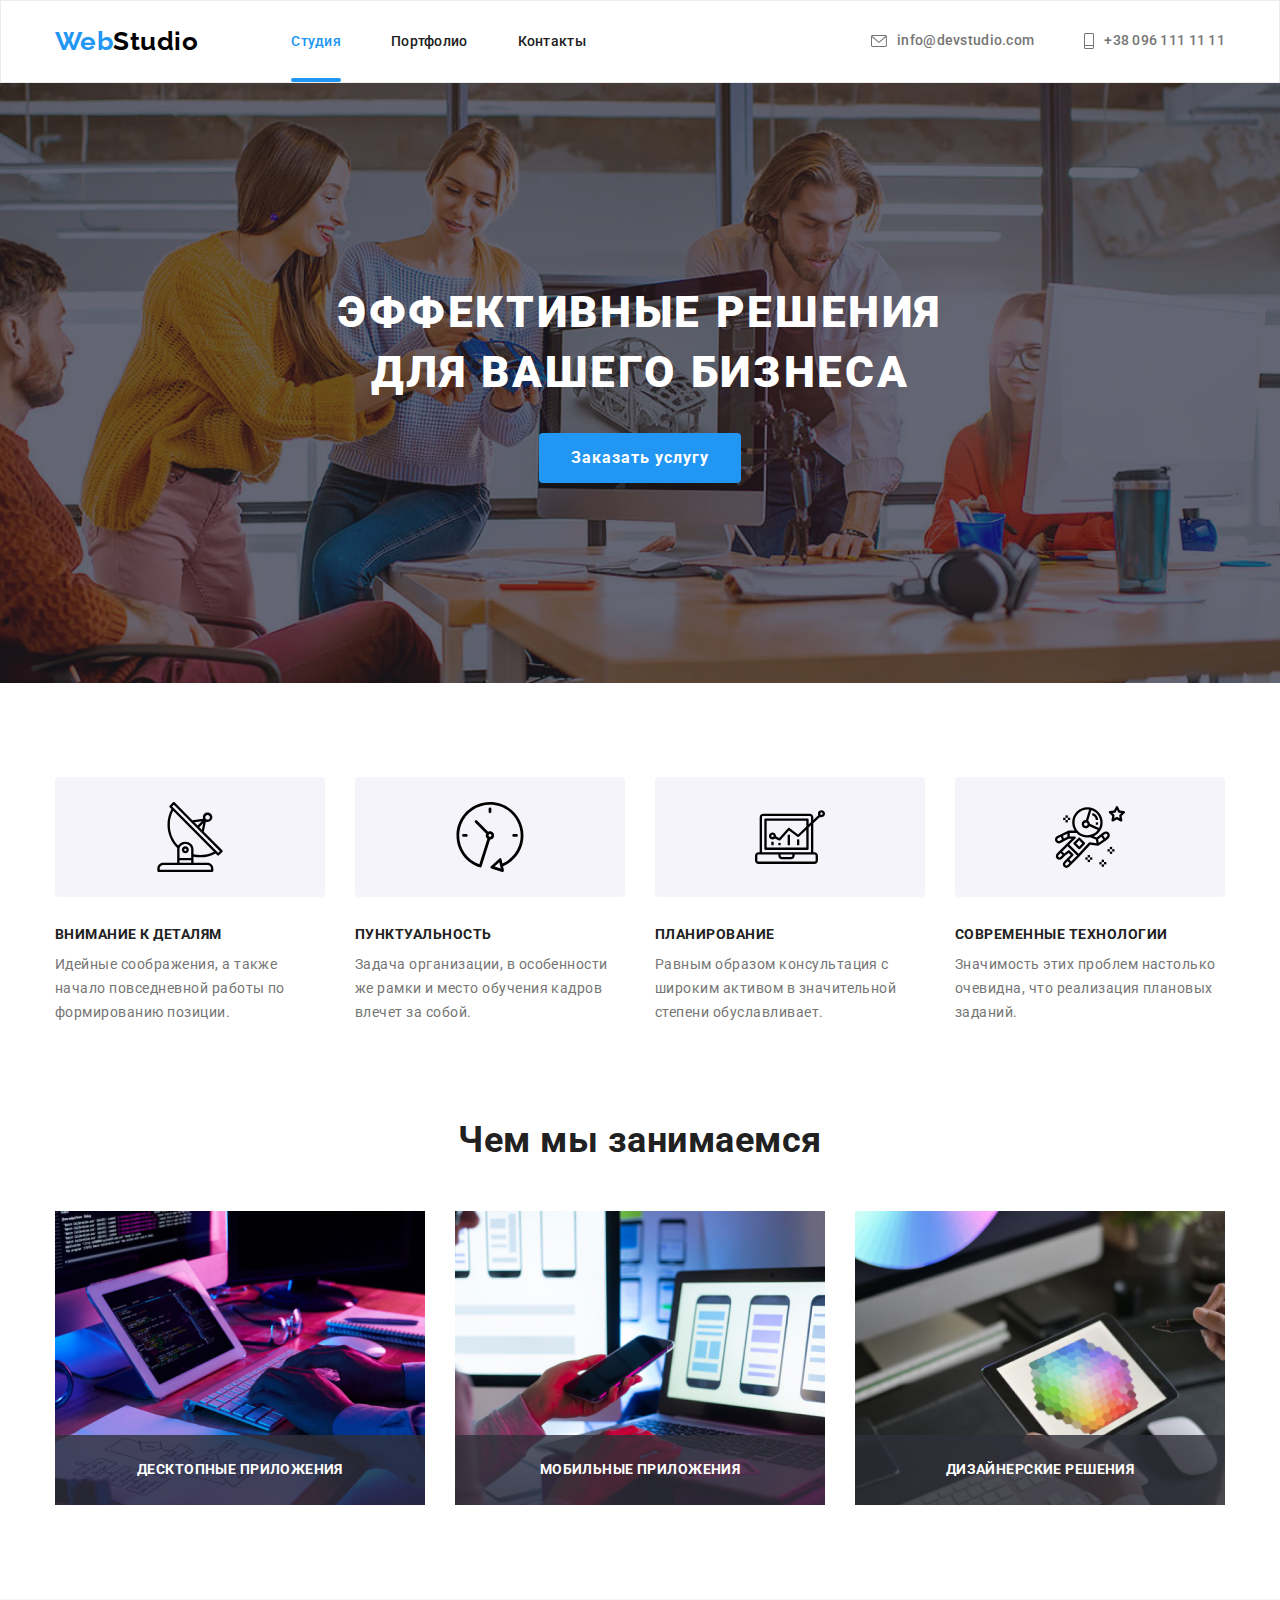
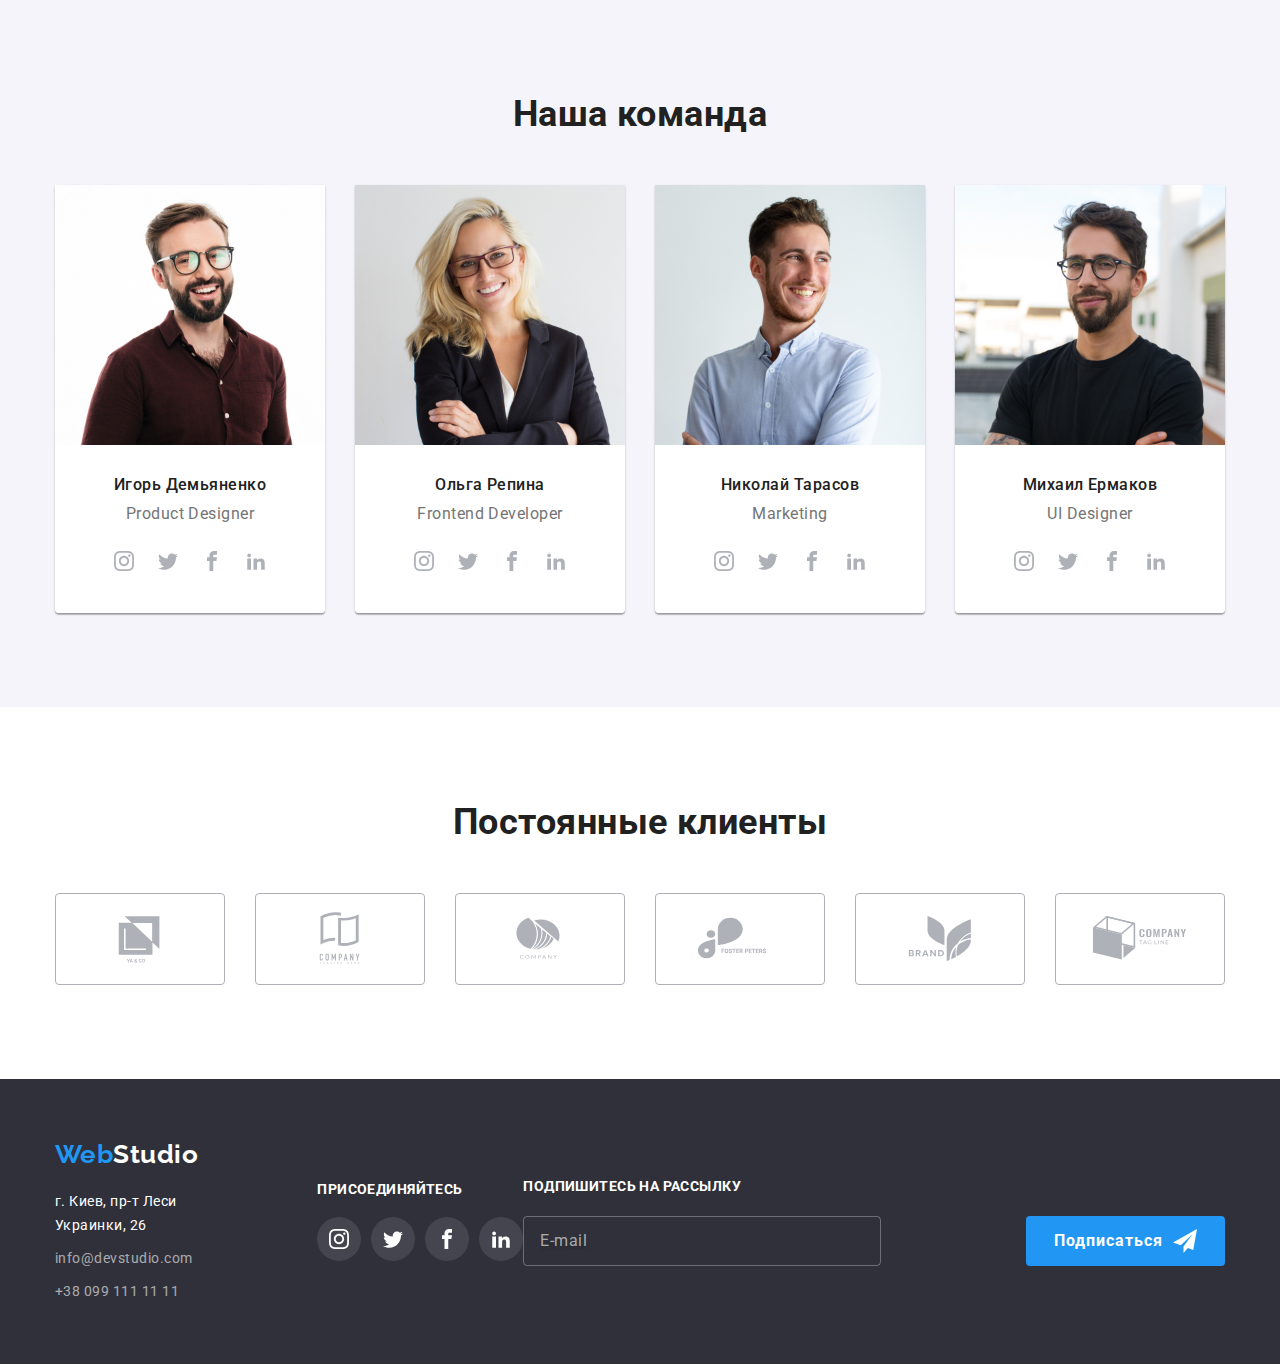
==== commit 1a1789ff: "home6" ====
--- a/index.html
+++ b/index.html
@@ -446,7 +446,7 @@
     <button type="submit" class="footer-form-button">
       Подписаться
       <svg class="footer-icon-send" width="24px" height="24px">
-        <use href="./images/icons.svg"></use>
+        <use href="./images/icons.svg/symbol-def.svg#icon-icon-send"></use>
       </svg>
     </button>
   </form>
@@ -455,10 +455,76 @@
   <div class="backdrop is-hidden" data-modal>
     <div class="modal">
       <button type="button" class="modal-close-button" data-modal-close>
-        <svg width="18px" height="18px">
+        <svg width="18" height="18">
           <use href="./images/icons.svg/symbol-defsx.svg#icon-Vector"></use>
         </svg>
       </button>
+      <form action="#" method="GET" class="modal-form">
+        <p class="modal-form-head">Оставьте свои данные, мы вам перезвоним</p>
+        <label class="modal-form-field">
+          Имя
+          <span class="modal-form-input-wrapper">
+            <input
+              type="text"
+              name="user-name"
+              class="modal-form-input"
+              minlength="2"
+              required
+            />
+            <svg class="modal-form-icon">
+              <use href="./images/icons.svg/symbol-def.svg#icon-Vector-1"></use>
+            </svg>
+          </span>
+        </label>
+        <label class="modal-form-field">
+          Телефон
+          <span class="modal-form-input-wrapper">
+            <input
+              type="tel"
+              name="user-phone"
+              class="modal-form-input"
+              pattern="[0-9]{3}-[0-9]{3}-[0-9]{2}-[0-9]{2}"
+              title="099-999-99-99"
+              required
+            /><svg class="modal-form-icon">
+              <use href="./images/icons.svg/symbol-def.svg#icon-Vector-2"></use>
+            </svg>
+          </span>
+        </label>
+        <label class="modal-form-field">
+          Почта
+          <span class="modal-form-input-wrapper">
+            <input
+              type="email"
+              name="user-email"
+              class="modal-form-input"
+            /><svg class="modal-form-icon">
+              <use href="./images/icons.svg/symbol-def.svg#icon-Vector-3"></use>
+            </svg> </span
+        ></label>
+        <label class="modal-form-field">
+          Комментарий
+          <textarea
+            name="user-message"
+            class="modal-form-message"
+            placeholder="Введите текст"
+          ></textarea>
+        </label>
+        <input
+          type="checkbox"
+          name="user-policy"
+          class="modal-form-checkbox visually-hidden"
+          id="checkbox-policy"
+          required
+        />
+        <label for="checkbox-policy" class="modal-form-checkbox-agreement"
+          >Соглашаюсь с рассылкой и принимаю
+          <a class="modal-form-checkbox-contract-link" href=""
+            >Условия договора</a
+          >
+        </label>
+        <button type="submit" class="modal-form-button">Отправить</button>
+      </form>
     </div>
   </div>
   <script src="./js/modal.js"></script>
--- a/css/style.css
+++ b/css/style.css
@@ -16,6 +16,11 @@
   --icon-color: #afb1b8;
   --timing-cubic: cubic-bezier(0.4, 0, 0.2, 1);
   --modal-backdrop: rgba(0, 0, 0, 0.2);
+  --transition-duration: 250ms;
+  --modal-form-border: rgba(33, 33, 33, 0.2);
+  --placeholder-text-color: rgba(117, 117, 117, 0.5);
+  --footer-form-label-color: rgba(255, 255, 255, 0.6);
+  --footer-form-border-color: rgba(255, 255, 255, 0.3);
 }
   
   h1,
@@ -301,7 +306,208 @@
     background-color: var(--backlight-color);
     transition: color 250ms cubic-bezier(0.4, 0, 0.2, 1);
   }
-  
+  .backdrop {
+    position: fixed;
+    top: 0%;
+    left: 0;
+    width: 100vw;
+    height: 100vh;
+    background-color: var(--modal-backdrop);
+    z-index: 100;
+    transition: opacity var(--transition-duration) var(--timing-cubic),
+      visibility var(--transition-duration) var(--timing-cubic);
+  }
+  
+  .is-hidden {
+    opacity: 0;
+    visibility: hidden;
+    pointer-events: none;
+  }
+  .modal {
+    position: absolute;
+    top: 50%;
+    left: 50%;
+    transform: translate(-50%, -50%) scale(1);
+    width: 528px;
+    height: 580px;
+    background-color: var(--dark-background-text-color);
+    border-radius: 4px;
+    box-shadow: 0px 1px 3px rgba(0, 0, 0, 0.12), 0px 1px 1px rgba(0, 0, 0, 0.14),
+      0px 2px 1px rgba(0, 0, 0, 0.2);
+    transition: transform var(--transition-duration) var(--timing-cubic);
+    padding: 40px;
+  }
+  
+  .backdrop.is-hidden .modal {
+    transform: translate(-50%, -50%) scale(1.3);
+  }
+  
+  .modal-close-button {
+    position: absolute;
+    top: 8px;
+    right: 8px;
+    display: flex;
+    justify-content: center;
+    align-items: center;
+    padding: 0;
+    width: 30px;
+    height: 30px;
+    border: 1px solid rgba(0, 0, 0, 0.1);
+    border-radius: 50%;
+    background-color: transparent;
+    cursor: pointer;
+    outline: none;
+  }
+  
+  .modal-close-button:hover .modal-close-icon,
+  .modal-close-button:focus .modal-close-icon {
+    fill: var(--accent-color);
+  }
+  
+  .modal-form-head {
+    font-weight: 700;
+    font-size: 20px;
+    line-height: 23px;
+    text-align: center;
+    letter-spacing: 0.03em;
+    color: var(--heading-color);
+    margin-bottom: 12px;
+  }
+  
+  .modal-form {
+    display: flex;
+    flex-direction: column;
+  }
+  
+  .modal-form-input {
+    width: 100%;
+    height: 40px;
+    border: 1px solid var(--modal-form-border);
+    border-radius: 4px;
+    padding-left: 42px;
+    transition: border-color var(--transition-duration) var(--timing-cubic);
+  }
+  
+  .modal-form-input:focus {
+    border-color: var(--accent-color);
+    outline: none;
+  }
+  .modal-form-input:focus + .modal-form-icon {
+    fill: var(--accent-color);
+  }
+  .modal-form-input-wrapper {
+    position: relative;
+    display: block;
+    margin-top: 4px;
+  }
+  
+  .modal-form-field {
+    margin-bottom: 10px;
+    font-size: 12px;
+    line-height: 1.17;
+    letter-spacing: 0.01em;
+    color: var(--main-text-color);
+  }
+  
+  .modal-form-icon {
+    position: absolute;
+    top: 50%;
+    left: 12px;
+    transform: translateY(-50%);
+    width: 18px;
+    height: 18px;
+    transition: fill var(--transition-duration) var(--timing-cubic);
+  }
+  
+  .modal-form-message {
+    height: 120px;
+    width: 100%;
+    border: 1px solid var(--modal-form-border);
+    border-radius: 4px;
+    margin-top: 4px;
+    margin-bottom: 20px;
+    padding: 12px 16px;
+    resize: none;
+    transition: border-color var(--transition-duration) var(--timing-cubic);
+  }
+  
+  .modal-form-message::placeholder {
+    font-size: 12px;
+    line-height: 1.17;
+    letter-spacing: 0.01em;
+    color: var(--placeholder-text-color);
+  }
+  
+  .modal-form-message:focus {
+    border-color: var(--accent-color);
+    outline: none;
+  }
+  .modal-form-checkbox-agreement {
+    font-size: 14px;
+    line-height: 1.71;
+    letter-spacing: 0.03em;
+    color: var(--main-text-color);
+    margin-bottom: 30px;
+  }
+  
+  .modal-form-checkbox-contract-link {
+    color: var(--accent-color);
+    transition: color var(--transition-duration) var(--timing-cubic);
+  }
+  
+  .modal-form-checkbox-contract-link:focus,
+  .modal-form-checkbox-contract-link:hover {
+    color: var(--backlight-color);
+    outline-color: var(--backlight-color);
+  }
+  
+  .modal-form-checkbox-agreement::before {
+    content: '';
+    display: inline-block;
+    vertical-align: middle;
+    margin-right: 8px;
+    width: 16px;
+    height: 15px;
+    border: 2px solid #000000;
+    border-radius: 2px;
+    cursor: pointer;
+    transition: background-color 500ms var(--timing-cubic);
+  }
+  
+  .modal-form-checkbox:checked + .modal-form-checkbox-agreement::before {
+    background-color: var(--accent-color);
+    border: none;
+    fill: var(--dark-background-text-color);
+    background-image: url('../images/icon-check.svg');
+  }
+  
+  .modal-form-checkbox:focus + .modal-form-checkbox-agreement::before,
+  .modal-form-checkbox:hover + .modal-form-checkbox-agreement::before {
+    outline: 1px solid var(--accent-color);
+  }
+  .modal-form-button {
+    align-self: center;
+    padding: 10px 55px;
+    font-weight: 700;
+    font-size: 16px;
+    line-height: 1.88;
+    letter-spacing: 0.06em;
+    color: var(--dark-background-text-color);
+    background-color: var(--accent-color);
+    box-shadow: 0px 4px 4px rgba(0, 0, 0, 0.15);
+    border: none;
+    border-radius: 4px;
+    outline: none;
+    transition: background-color var(--transition-duration) var(--timing-cubic),
+      box-shadow var(--transition-duration) var(--timing-cubic);
+    cursor: pointer;
+  }
+  
+  .modal-form-button:hover,
+  .modal-form-button:focus {
+    background-color: var(--backlight-color);
+    box-shadow: 0px 4px 4px rgba(0, 0, 0, 0.35);
+  }  
   /*===hero studio end===*/
   /* ===modal window=== */
 .backdrop {
@@ -694,6 +900,76 @@
     transition: color 250ms var(--timing-cubic);
   }
   
+  .footer-form {
+    display: flex;
+    justify-content: flex-start;
+    align-items: flex-end;
+  }
+  
+  .footer-form-offer {
+    font-weight: 700;
+    font-size: 14px;
+    line-height: 1.14;
+    letter-spacing: 0.03em;
+    text-transform: uppercase;
+    color: var(--dark-background-text-color);
+  }
+  
+  .footer-form-input::placeholder {
+    font-size: 16px;
+    line-height: 1.25;
+    letter-spacing: 0.03em;
+    color: var(--footer-form-label-color);
+  }
+  
+  .footer-form-input {
+    background-color: transparent;
+    width: 358px;
+    height: 50px;
+    margin-right: 12px;
+    margin-top: 20px;
+    color: var(--dark-background-text-color);
+    border: 1px solid var(--footer-form-border-color);
+    border-radius: 4px;
+    text-shadow: 0px 4px 4px rgba(0, 0, 0, 0.15);
+    padding: 15px 16px;
+    outline: none;
+    transition: border-color var(--transition-duration) var(--timing-cubic);
+  }
+  
+  .footer-form-input:focus {
+    border-color: var(--accent-color);
+  }
+  
+  .footer-form-button {
+    display: flex;
+    align-items: center;
+    /* align-self: center; */
+    padding: 10px 28px;
+    width: 200px;
+    height: 50px;
+    font-weight: 700;
+    font-size: 16px;
+    line-height: 1.88;
+    letter-spacing: 0.06em;
+    color: var(--dark-background-text-color);
+    background-color: var(--accent-color);
+    border: none;
+    border-radius: 4px;
+    outline: none;
+    cursor: pointer;
+    transition: background-color var(--transition-duration) var(--timing-cubic);
+  }
+  
+  .footer-form-button:hover,
+  .footer-form-button:focus {
+    background-color: var(--backlight-color);
+  }
+  
+  .footer-icon-send {
+    margin-left: 10px;
+    fill: currentColor;
+  }
   .address-mail-link,
   .address-tel-link {
     color: var(--footer-contacts-color);
@@ -786,7 +1062,7 @@
   color: var(--dark-background-text-color);
   margin-bottom: 20px;}
   
-
+  
 /* .footer .logo-link {
   margin-bottom: 20px;
 }
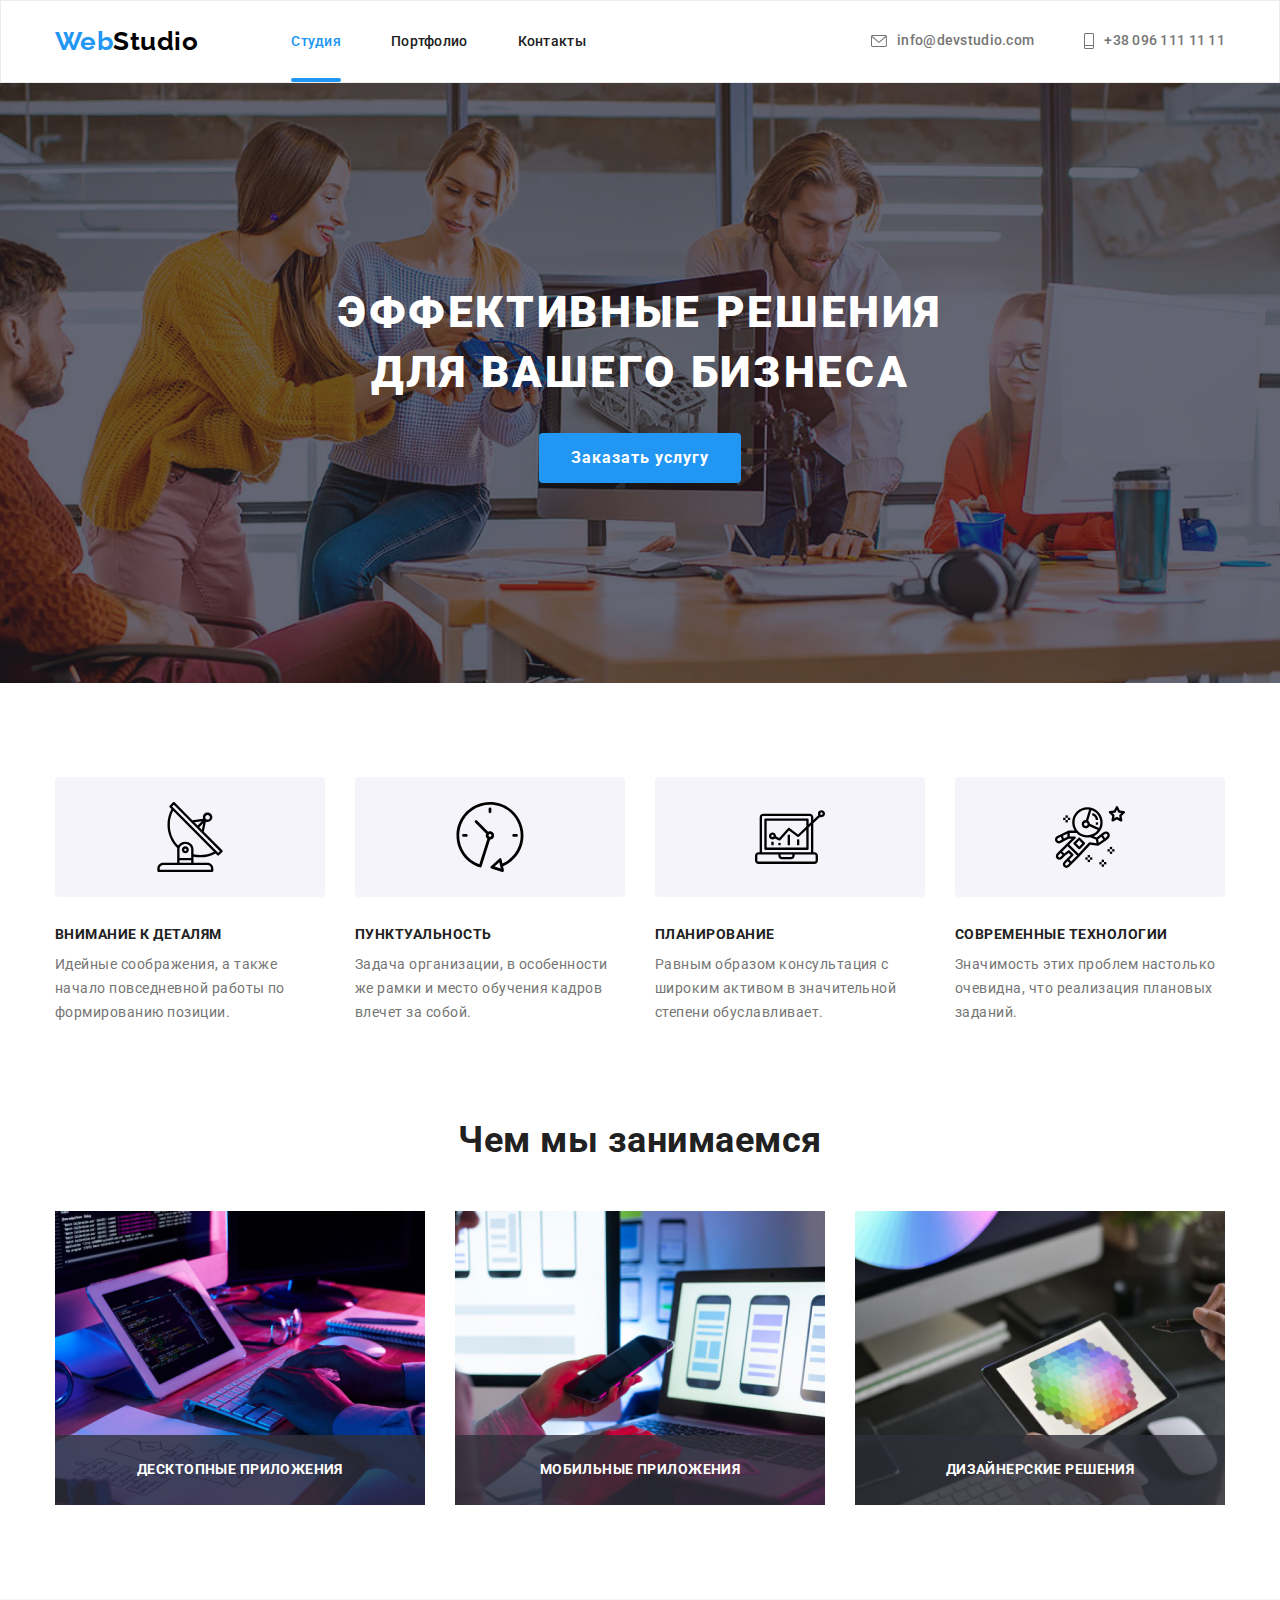
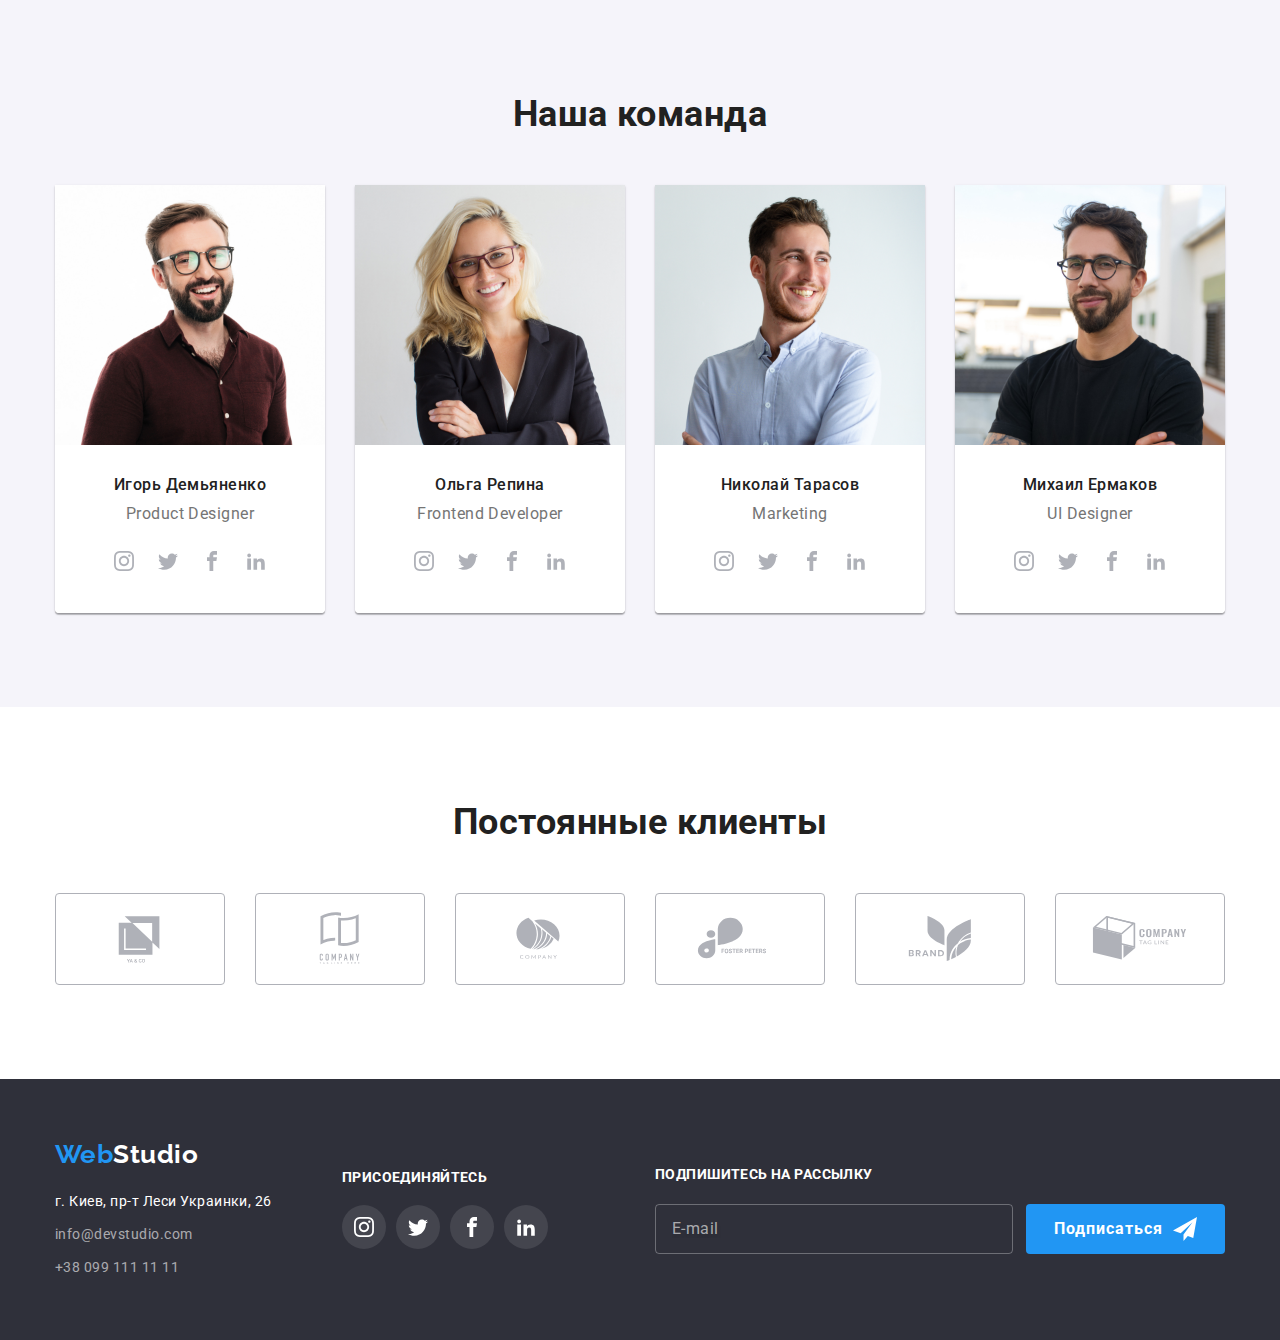
==== commit 5048285d: "home6" ====
--- a/index.html
+++ b/index.html
@@ -41,14 +41,14 @@
       <ul class="contacts-list list">
         <li class="contacts-item">
           <a class="mail-link link" href="mailto:info@devstudio.com" ><svg class="mail-icon" width="16" height="12">
-            <use href="./images/icons.svg/symbol-defs3.svg#icon-envelope"></use>
+            <use href="./images/icons/symbol-defs3.svg#icon-envelope"></use>
           </svg>
           info@devstudio.com</a
           >
         </li>
         <li class="contacts-item">
           <a class="tel-link link" href="tel:+380961111111"><svg class="tel-icon" width="10" height="16"> 
-            <use href="./images/icons.svg/symbol-ex.svg#icon-number"></use>
+            <use href="./images/icons/symbol-ex.svg#icon-number"></use>
           </svg>
           +38 096 111 11 11</a>
         </li>
@@ -68,7 +68,7 @@
           <li class="features-item">
             <div class="features-icons">
               <svg class="features-icon" width="70" height="70">
-                <use href="./images/icons.svg/symbol-au.svg#icon-antenna"></use>
+                <use href="./images/icons/symbol-au.svg#icon-antenna"></use>
               </svg>
             </div>
             <h3 class="features-item-title">Внимание к деталям</h3>
@@ -80,7 +80,7 @@
           <li class="features-item">
             <div class="features-icons">
               <svg class="features-icon" width="70" height="70">
-                <use href="./images/icons.svg/symbol-au.svg#icon-clock"></use>
+                <use href="./images/icons/symbol-au.svg#icon-clock"></use>
               </svg>
             </div>
             <h3 class="features-item-title">Пунктуальность</h3>
@@ -92,7 +92,7 @@
           <li class="features-item">
             <div class="features-icons">
               <svg class="features-icon" width="70" height="70">
-                <use href="./images/icons.svg/symbol-au.svg#icon-diagram"></use>
+                <use href="./images/icons/symbol-au.svg#icon-diagram"></use>
               </svg>
             </div>
             <h3 class="features-item-title">Планирование</h3>
@@ -104,7 +104,7 @@
           <li class="features-item">
             <div class="features-icons">
               <svg class="features-icon" width="70" height="70">
-                <use href="./images/icons.svg/symbol-au.svg#icon-astronaut"></use>
+                <use href="./images/icons/symbol-au.svg#icon-astronaut"></use>
               </svg>
             </div>
             <h3 class="features-item-title">Современные технологии</h3>
@@ -170,28 +170,28 @@
                   <li class="social-item">
                     <a href="#" class="social-link link">
                       <svg class="social-icon" width="20" height="20">
-                        <use href="./images/icons.svg/symbol-defs.svg#icon-instagram"></use>
+                        <use href="./images/icons/symbol-defs.svg#icon-instagram"></use>
                       </svg>
                     </a>
                   </li>
                   <li class="social-item">
                     <a href="#" class="social-link link">
                       <svg class="social-icon" width="20" height="20">
-                        <use href="./images/icons.svg/symbol-defs.svg#icon-twitter"></use>
+                        <use href="./images/icons/symbol-defs.svg#icon-twitter"></use>
                       </svg>
                     </a>
                   </li>
                   <li class="social-item">
                     <a href="#" class="social-link link">
                       <svg class="social-icon" width="20" height="20">
-                        <use href="./images/icons.svg/symbol-defs.svg#icon-facebook"></use>
+                        <use href="./images/icons/symbol-defs.svg#icon-facebook"></use>
                       </svg>
                     </a>
                   </li>
                   <li class="social-item">
                     <a href="#" class="social-link link">
                       <svg class="social-icon" width="20" height="20">
-                        <use href="./images/icons.svg/symbol-defs.svg#icon-linkedin2"></use>
+                        <use href="./images/icons/symbol-defs.svg#icon-linkedin2"></use>
                       </svg>
                     </a>
                   </li>
@@ -208,28 +208,28 @@
                 <li class="social-item">
                   <a href="#" class="social-link link">
                     <svg class="social-icon" width="20" height="20">
-                      <use href="./images/icons.svg/symbol-defs.svg#icon-instagram"></use>
-                    </svg>
-                  </a>
-                </li>
-                <li class="social-item">
-                  <a href="#" class="social-link link">
-                    <svg class="social-icon" width="20" height="20">
-                      <use href="./images/icons.svg/symbol-defs.svg#icon-twitter"></use>
-                    </svg>
-                  </a>
-                </li>
-                <li class="social-item">
-                  <a href="#" class="social-link link">
-                    <svg class="social-icon" width="20" height="20">
-                      <use href="./images/icons.svg/symbol-defs.svg#icon-facebook"></use>
-                    </svg>
-                  </a>
-                </li>
-                <li class="social-item">
-                  <a href="#" class="social-link link">
-                    <svg class="social-icon" width="20" height="20">
-                      <use href="./images/icons.svg/symbol-defs.svg#icon-linkedin2"></use>
+                      <use href="./images/icons/symbol-defs.svg#icon-instagram"></use>
+                    </svg>
+                  </a>
+                </li>
+                <li class="social-item">
+                  <a href="#" class="social-link link">
+                    <svg class="social-icon" width="20" height="20">
+                      <use href="./images/icons/symbol-defs.svg#icon-twitter"></use>
+                    </svg>
+                  </a>
+                </li>
+                <li class="social-item">
+                  <a href="#" class="social-link link">
+                    <svg class="social-icon" width="20" height="20">
+                      <use href="./images/icons/symbol-defs.svg#icon-facebook"></use>
+                    </svg>
+                  </a>
+                </li>
+                <li class="social-item">
+                  <a href="#" class="social-link link">
+                    <svg class="social-icon" width="20" height="20">
+                      <use href="./images/icons/symbol-defs.svg#icon-linkedin2"></use>
                     </svg>
                   </a>
                 </li>
@@ -246,28 +246,28 @@
                 <li class="social-item">
                   <a href="#" class="social-link link">
                     <svg class="social-icon" width="20" height="20">
-                      <use href="./images/icons.svg/symbol-defs.svg#icon-instagram"></use>
-                    </svg>
-                  </a>
-                </li>
-                <li class="social-item">
-                  <a href="#" class="social-link link">
-                    <svg class="social-icon" width="20" height="20">
-                      <use href="./images/icons.svg/symbol-defs.svg#icon-twitter"></use>
-                    </svg>
-                  </a>
-                </li>
-                <li class="social-item">
-                  <a href="#" class="social-link link">
-                    <svg class="social-icon" width="20" height="20">
-                      <use href="./images/icons.svg/symbol-defs.svg#icon-facebook"></use>
-                    </svg>
-                  </a>
-                </li>
-                <li class="social-item">
-                  <a href="#" class="social-link link">
-                    <svg class="social-icon" width="20" height="20">
-                      <use href="./images/icons.svg/symbol-defs.svg#icon-linkedin2"></use>
+                      <use href="./images/icons/symbol-defs.svg#icon-instagram"></use>
+                    </svg>
+                  </a>
+                </li>
+                <li class="social-item">
+                  <a href="#" class="social-link link">
+                    <svg class="social-icon" width="20" height="20">
+                      <use href="./images/icons/symbol-defs.svg#icon-twitter"></use>
+                    </svg>
+                  </a>
+                </li>
+                <li class="social-item">
+                  <a href="#" class="social-link link">
+                    <svg class="social-icon" width="20" height="20">
+                      <use href="./images/icons/symbol-defs.svg#icon-facebook"></use>
+                    </svg>
+                  </a>
+                </li>
+                <li class="social-item">
+                  <a href="#" class="social-link link">
+                    <svg class="social-icon" width="20" height="20">
+                      <use href="./images/icons/symbol-defs.svg#icon-linkedin2"></use>
                     </svg>
                   </a>
                 </li>
@@ -283,28 +283,28 @@
               <li class="social-item">
                 <a href="#" class="social-link link">
                   <svg class="social-icon" width="20" height="20">
-                    <use href="./images/icons.svg/symbol-defs.svg#icon-instagram"></use>
+                    <use href="./images/icons/symbol-defs.svg#icon-instagram"></use>
                   </svg>
                 </a>
               </li>
               <li class="social-item">
                 <a href="#" class="social-link link">
                   <svg class="social-icon" width="20" height="20">
-                    <use href="./images/icons.svg/symbol-defs.svg#icon-twitter"></use>
+                    <use href="./images/icons/symbol-defs.svg#icon-twitter"></use>
                   </svg>
                 </a>
               </li>
               <li class="social-item">
                 <a href="#" class="social-link link">
                   <svg class="social-icon" width="20" height="20">
-                    <use href="./images/icons.svg/symbol-defs.svg#icon-facebook"></use>
+                    <use href="./images/icons/symbol-defs.svg#icon-facebook"></use>
                   </svg>
                 </a>
               </li>
               <li class="social-item">
                 <a href="#" class="social-link link">
                   <svg class="social-icon" width="20" height="20">
-                    <use href="./images/icons.svg/symbol-defs.svg#icon-linkedin2"></use>
+                    <use href="./images/icons/symbol-defs.svg#icon-linkedin2"></use>
                   </svg>
                 </a>
               </li>
@@ -321,42 +321,42 @@
             <li class="client-item">
               <a href="#" class="client-link link">
                 <svg class="client-icon" width="106" height="60">
-                  <use href="./images/icons.svg/symbol-logo2.svg#icon-Logo-5"></use>
+                  <use href="./images/icons/symbol-logo2.svg#icon-Logo-5"></use>
                 </svg>
               </a>
             </li>
             <li class="client-item">
               <a href="#" class="client-link link">
                 <svg class="client-icon" width="106" height="60">
-                  <use href="./images/icons.svg/symbol-logo2.svg#icon-Logo-4"></use>
+                  <use href="./images/icons/symbol-logo2.svg#icon-Logo-4"></use>
                 </svg>
               </a>
             </li>
             <li class="client-item">
               <a href="#" class="client-link link">
                 <svg class="client-icon" width="106" height="60">
-                  <use href="./images/icons.svg/symbol-logo2.svg#icon-Logo-3"></use>
+                  <use href="./images/icons/symbol-logo2.svg#icon-Logo-3"></use>
                 </svg>
               </a>
             </li>
             <li class="client-item">
               <a href="#" class="client-link link">
                 <svg class="client-icon" width="106" height="60">
-                  <use href="./images/icons.svg/symbol-logo2.svg#icon-Logo-2"></use>
+                  <use href="./images/icons/symbol-logo2.svg#icon-Logo-2"></use>
                 </svg>
               </a>
             </li>
             <li class="client-item">
               <a href="#" class="client-link link">
                 <svg class="client-icon" width="106" height="60">
-                  <use href="./images/icons.svg/symbol-logo2.svg#icon-Logo"></use>
+                  <use href="./images/icons/symbol-logo2.svg#icon-Logo"></use>
                 </svg>
               </a>
             </li>
             <li class="client-item">
               <a href="#" class="client-link link">
                 <svg class="client-icon" width="106" height="60">
-                  <use href="./images/icons.svg/symbol-logo2.svg#icon-Logo-1"></use>
+                  <use href="./images/icons/symbol-logo2.svg#icon-Logo-1"></use>
                 </svg>
               </a>
             </li>
@@ -403,28 +403,28 @@
           <li class="footer-social-item">
             <a href="#" class="social-link link">
               <svg class="footer-social-icon">
-                <use href="./images/icons.svg/symbol-defs.svg#icon-instagram"></use>
+                <use href="./images/icons/symbol-defs.svg#icon-instagram"></use>
               </svg>
             </a>
           </li>
           <li class="footer-social-item">
             <a href="#" class="social-link link">
               <svg class="footer-social-icon">
-                <use href="./images/icons.svg/symbol-defs.svg#icon-twitter"></use>
+                <use href="./images/icons/symbol-defs.svg#icon-twitter"></use>
               </svg>
             </a>
           </li>
           <li class="footer-social-item">
             <a href="#" class="social-link link">
               <svg class="footer-social-icon">
-                <use href="./images/icons.svg/symbol-defs.svg#icon-facebook"></use>
+                <use href="./images/icons/symbol-defs.svg#icon-facebook"></use>
               </svg>
             </a>
           </li>
           <li class="footer-social-item">
             <a href="#" class="social-link link">
               <svg class="footer-social-icon">
-                <use href="./images/icons.svg/symbol-defs.svg#icon-linkedin2"></use>
+                <use href="./images/icons/symbol-defs.svg#icon-linkedin2"></use>
               </svg>
             </a>
           </li>
@@ -446,7 +446,7 @@
     <button type="submit" class="footer-form-button">
       Подписаться
       <svg class="footer-icon-send" width="24px" height="24px">
-        <use href="./images/icons.svg/symbol-def.svg#icon-icon-send"></use>
+        <use href="./images/icons/symbol-def.svg#icon-icon-send"></use>
       </svg>
     </button>
   </form>
@@ -456,7 +456,7 @@
     <div class="modal">
       <button type="button" class="modal-close-button" data-modal-close>
         <svg width="18" height="18">
-          <use href="./images/icons.svg/symbol-defsx.svg#icon-Vector"></use>
+          <use href="./images/icons/symbol-x.svg#icon-close-black-18dp-2-1"></use>
         </svg>
       </button>
       <form action="#" method="GET" class="modal-form">
@@ -472,7 +472,7 @@
               required
             />
             <svg class="modal-form-icon">
-              <use href="./images/icons.svg/symbol-def.svg#icon-Vector-1"></use>
+              <use href="./images/icons/symbol-de.svg#icon-person-black-18dp-1"></use>
             </svg>
           </span>
         </label>
@@ -487,7 +487,7 @@
               title="099-999-99-99"
               required
             /><svg class="modal-form-icon">
-              <use href="./images/icons.svg/symbol-def.svg#icon-Vector-2"></use>
+              <use href="./images/icons/symbol-de.svg#icon-phone-black-18dp-1"></use>
             </svg>
           </span>
         </label>
@@ -499,7 +499,7 @@
               name="user-email"
               class="modal-form-input"
             /><svg class="modal-form-icon">
-              <use href="./images/icons.svg/symbol-def.svg#icon-Vector-3"></use>
+              <use href="./images/icons/symbol-de.svg#icon-email-black-18dp-1"></use>
             </svg> </span
         ></label>
         <label class="modal-form-field">
--- a/css/style.css
+++ b/css/style.css
@@ -209,7 +209,9 @@
   .nav-link:hover,
 .nav-link:focus,
 .mail-link:hover,
-.mail-link:focus {
+.mail-link:focus,
+.tel-link:hover,
+.tel-link:focus {
   color: var(--accent-color);
   outline: none;
 }
@@ -478,7 +480,7 @@
     background-color: var(--accent-color);
     border: none;
     fill: var(--dark-background-text-color);
-    background-image: url('../images/icon-check.svg');
+    background-image: url('../images/icons/icon-icon-check');
   }
   
   .modal-form-checkbox:focus + .modal-form-checkbox-agreement::before,
@@ -900,10 +902,11 @@
     transition: color 250ms var(--timing-cubic);
   }
   
-  .footer-form {
+  .footer-form { width: 570px;
     display: flex;
     justify-content: flex-start;
     align-items: flex-end;
+    margin-left: auto;
   }
   
   .footer-form-offer {
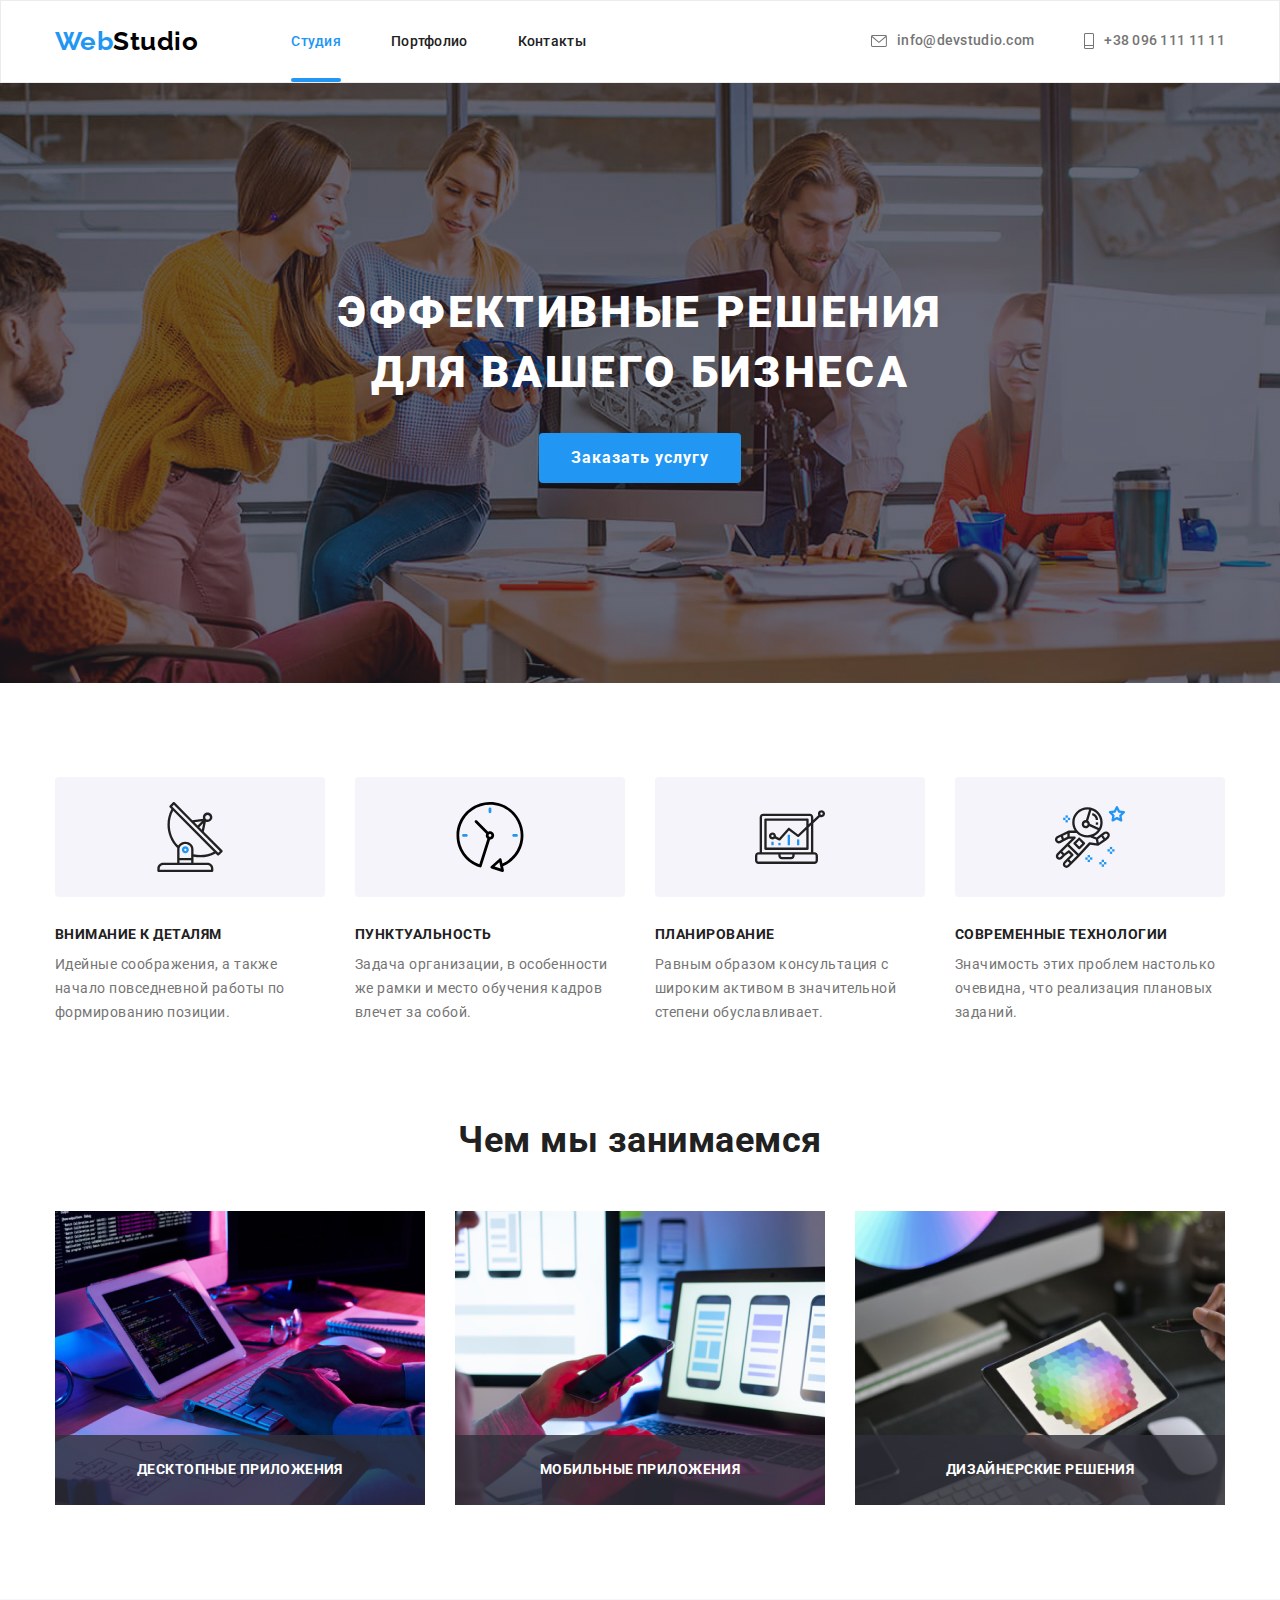
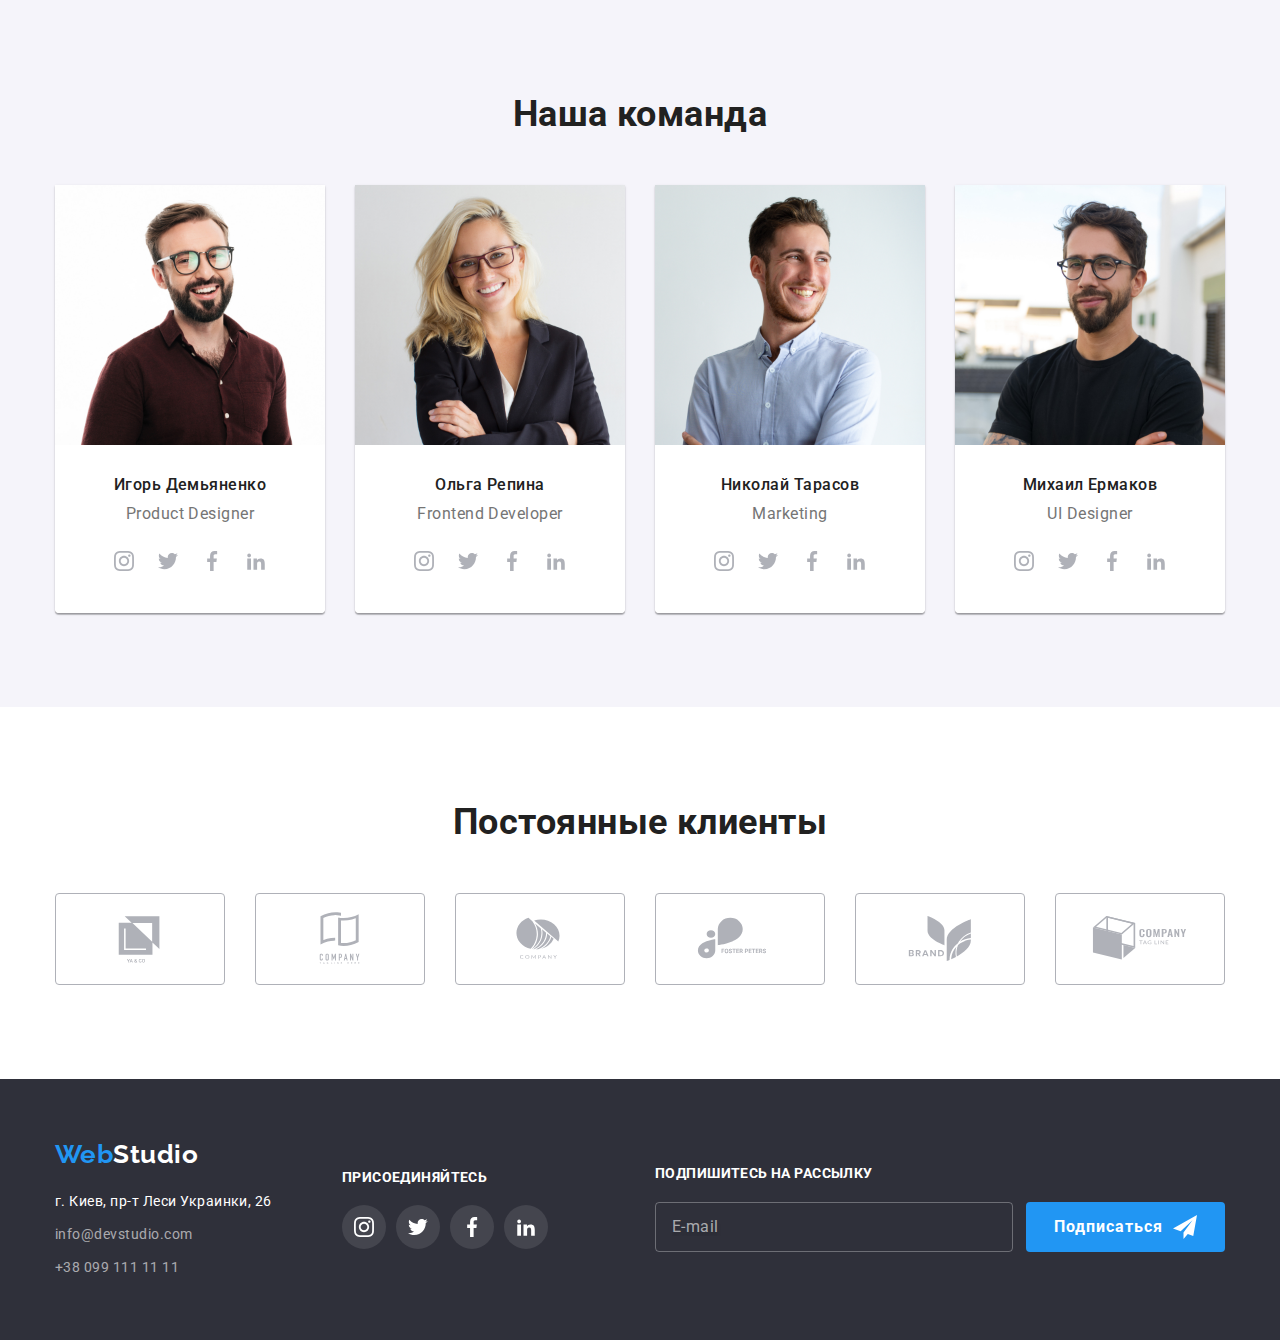
==== commit 563f8dd7: "home6" ====
--- a/index.html
+++ b/index.html
@@ -41,14 +41,14 @@
       <ul class="contacts-list list">
         <li class="contacts-item">
           <a class="mail-link link" href="mailto:info@devstudio.com" ><svg class="mail-icon" width="16" height="12">
-            <use href="./images/icons/symbol-defs3.svg#icon-envelope"></use>
+            <use href="./images//symbol.svg#icon-envelope-1"></use>
           </svg>
           info@devstudio.com</a
           >
         </li>
         <li class="contacts-item">
           <a class="tel-link link" href="tel:+380961111111"><svg class="tel-icon" width="10" height="16"> 
-            <use href="./images/icons/symbol-ex.svg#icon-number"></use>
+            <use href="./images/symbol.svg#icon-number"></use>
           </svg>
           +38 096 111 11 11</a>
         </li>
@@ -68,7 +68,7 @@
           <li class="features-item">
             <div class="features-icons">
               <svg class="features-icon" width="70" height="70">
-                <use href="./images/icons/symbol-au.svg#icon-antenna"></use>
+                <use href="./images/symbol.svg#icon-antenna"></use>
               </svg>
             </div>
             <h3 class="features-item-title">Внимание к деталям</h3>
@@ -80,7 +80,7 @@
           <li class="features-item">
             <div class="features-icons">
               <svg class="features-icon" width="70" height="70">
-                <use href="./images/icons/symbol-au.svg#icon-clock"></use>
+                <use href="./images/symbol.svg#icon-clock"></use>
               </svg>
             </div>
             <h3 class="features-item-title">Пунктуальность</h3>
@@ -92,7 +92,7 @@
           <li class="features-item">
             <div class="features-icons">
               <svg class="features-icon" width="70" height="70">
-                <use href="./images/icons/symbol-au.svg#icon-diagram"></use>
+                <use href="./images/symbol.svg#icon-diagram"></use>
               </svg>
             </div>
             <h3 class="features-item-title">Планирование</h3>
@@ -104,7 +104,7 @@
           <li class="features-item">
             <div class="features-icons">
               <svg class="features-icon" width="70" height="70">
-                <use href="./images/icons/symbol-au.svg#icon-astronaut"></use>
+                <use href="./images/symbol.svg#icon-astronaut"></use>
               </svg>
             </div>
             <h3 class="features-item-title">Современные технологии</h3>
@@ -170,28 +170,28 @@
                   <li class="social-item">
                     <a href="#" class="social-link link">
                       <svg class="social-icon" width="20" height="20">
-                        <use href="./images/icons/symbol-defs.svg#icon-instagram"></use>
+                        <use href="./images/symbol.svg#icon-instagram"></use>
                       </svg>
                     </a>
                   </li>
                   <li class="social-item">
                     <a href="#" class="social-link link">
                       <svg class="social-icon" width="20" height="20">
-                        <use href="./images/icons/symbol-defs.svg#icon-twitter"></use>
+                        <use href="./images/symbol.svg#icon-twitter-1"></use>
                       </svg>
                     </a>
                   </li>
                   <li class="social-item">
                     <a href="#" class="social-link link">
                       <svg class="social-icon" width="20" height="20">
-                        <use href="./images/icons/symbol-defs.svg#icon-facebook"></use>
+                        <use href="./images/symbol.svg#icon-facebook-1"></use>
                       </svg>
                     </a>
                   </li>
                   <li class="social-item">
                     <a href="#" class="social-link link">
                       <svg class="social-icon" width="20" height="20">
-                        <use href="./images/icons/symbol-defs.svg#icon-linkedin2"></use>
+                        <use href="./images/symbol.svg#icon-linkedin2"></use>
                       </svg>
                     </a>
                   </li>
@@ -208,28 +208,28 @@
                 <li class="social-item">
                   <a href="#" class="social-link link">
                     <svg class="social-icon" width="20" height="20">
-                      <use href="./images/icons/symbol-defs.svg#icon-instagram"></use>
-                    </svg>
-                  </a>
-                </li>
-                <li class="social-item">
-                  <a href="#" class="social-link link">
-                    <svg class="social-icon" width="20" height="20">
-                      <use href="./images/icons/symbol-defs.svg#icon-twitter"></use>
-                    </svg>
-                  </a>
-                </li>
-                <li class="social-item">
-                  <a href="#" class="social-link link">
-                    <svg class="social-icon" width="20" height="20">
-                      <use href="./images/icons/symbol-defs.svg#icon-facebook"></use>
-                    </svg>
-                  </a>
-                </li>
-                <li class="social-item">
-                  <a href="#" class="social-link link">
-                    <svg class="social-icon" width="20" height="20">
-                      <use href="./images/icons/symbol-defs.svg#icon-linkedin2"></use>
+                      <use href="./images/symbol.svg#icon-instagram"></use>
+                    </svg>
+                  </a>
+                </li>
+                <li class="social-item">
+                  <a href="#" class="social-link link">
+                    <svg class="social-icon" width="20" height="20">
+                      <use href="./images/symbol.svg#icon-twitter-1"></use>
+                    </svg>
+                  </a>
+                </li>
+                <li class="social-item">
+                  <a href="#" class="social-link link">
+                    <svg class="social-icon" width="20" height="20">
+                      <use href="./images/symbol.svg#icon-facebook-1"></use>
+                    </svg>
+                  </a>
+                </li>
+                <li class="social-item">
+                  <a href="#" class="social-link link">
+                    <svg class="social-icon" width="20" height="20">
+                      <use href="./images/symbol.svg#icon-linkedin2"></use>
                     </svg>
                   </a>
                 </li>
@@ -246,28 +246,28 @@
                 <li class="social-item">
                   <a href="#" class="social-link link">
                     <svg class="social-icon" width="20" height="20">
-                      <use href="./images/icons/symbol-defs.svg#icon-instagram"></use>
-                    </svg>
-                  </a>
-                </li>
-                <li class="social-item">
-                  <a href="#" class="social-link link">
-                    <svg class="social-icon" width="20" height="20">
-                      <use href="./images/icons/symbol-defs.svg#icon-twitter"></use>
-                    </svg>
-                  </a>
-                </li>
-                <li class="social-item">
-                  <a href="#" class="social-link link">
-                    <svg class="social-icon" width="20" height="20">
-                      <use href="./images/icons/symbol-defs.svg#icon-facebook"></use>
-                    </svg>
-                  </a>
-                </li>
-                <li class="social-item">
-                  <a href="#" class="social-link link">
-                    <svg class="social-icon" width="20" height="20">
-                      <use href="./images/icons/symbol-defs.svg#icon-linkedin2"></use>
+                      <use href="./images/symbol.svg#icon-instagram"></use>
+                    </svg>
+                  </a>
+                </li>
+                <li class="social-item">
+                  <a href="#" class="social-link link">
+                    <svg class="social-icon" width="20" height="20">
+                      <use href="./images/symbol.svg#icon-twitter-1"></use>
+                    </svg>
+                  </a>
+                </li>
+                <li class="social-item">
+                  <a href="#" class="social-link link">
+                    <svg class="social-icon" width="20" height="20">
+                      <use href="./images/symbol.svg#icon-facebook-1"></use>
+                    </svg>
+                  </a>
+                </li>
+                <li class="social-item">
+                  <a href="#" class="social-link link">
+                    <svg class="social-icon" width="20" height="20">
+                      <use href="./images/symbol.svg#icon-linkedin2"></use>
                     </svg>
                   </a>
                 </li>
@@ -283,28 +283,28 @@
               <li class="social-item">
                 <a href="#" class="social-link link">
                   <svg class="social-icon" width="20" height="20">
-                    <use href="./images/icons/symbol-defs.svg#icon-instagram"></use>
+                    <use href="./images/symbol.svg#icon-instagram"></use>
                   </svg>
                 </a>
               </li>
               <li class="social-item">
                 <a href="#" class="social-link link">
                   <svg class="social-icon" width="20" height="20">
-                    <use href="./images/icons/symbol-defs.svg#icon-twitter"></use>
+                    <use href="./images/symbol.svg#icon-twitter-1"></use>
                   </svg>
                 </a>
               </li>
               <li class="social-item">
                 <a href="#" class="social-link link">
                   <svg class="social-icon" width="20" height="20">
-                    <use href="./images/icons/symbol-defs.svg#icon-facebook"></use>
+                    <use href="./images/symbol.svg#icon-facebook-1"></use>
                   </svg>
                 </a>
               </li>
               <li class="social-item">
                 <a href="#" class="social-link link">
                   <svg class="social-icon" width="20" height="20">
-                    <use href="./images/icons/symbol-defs.svg#icon-linkedin2"></use>
+                    <use href="./images/symbol.svg#icon-linkedin2"></use>
                   </svg>
                 </a>
               </li>
@@ -321,42 +321,42 @@
             <li class="client-item">
               <a href="#" class="client-link link">
                 <svg class="client-icon" width="106" height="60">
-                  <use href="./images/icons/symbol-logo2.svg#icon-Logo-5"></use>
+                  <use href="./images/symbol.svg#icon-Logo-5"></use>
                 </svg>
               </a>
             </li>
             <li class="client-item">
               <a href="#" class="client-link link">
                 <svg class="client-icon" width="106" height="60">
-                  <use href="./images/icons/symbol-logo2.svg#icon-Logo-4"></use>
+                  <use href="./images/symbol.svg#icon-Logo-4"></use>
                 </svg>
               </a>
             </li>
             <li class="client-item">
               <a href="#" class="client-link link">
                 <svg class="client-icon" width="106" height="60">
-                  <use href="./images/icons/symbol-logo2.svg#icon-Logo-3"></use>
+                  <use href="./images/symbol.svg#icon-Logo-3"></use>
                 </svg>
               </a>
             </li>
             <li class="client-item">
               <a href="#" class="client-link link">
                 <svg class="client-icon" width="106" height="60">
-                  <use href="./images/icons/symbol-logo2.svg#icon-Logo-2"></use>
+                  <use href="./images/symbol.svg#icon-Logo-2"></use>
                 </svg>
               </a>
             </li>
             <li class="client-item">
               <a href="#" class="client-link link">
                 <svg class="client-icon" width="106" height="60">
-                  <use href="./images/icons/symbol-logo2.svg#icon-Logo"></use>
+                  <use href="./images/symbol.svg#icon-Logo"></use>
                 </svg>
               </a>
             </li>
             <li class="client-item">
               <a href="#" class="client-link link">
                 <svg class="client-icon" width="106" height="60">
-                  <use href="./images/icons/symbol-logo2.svg#icon-Logo-1"></use>
+                  <use href="./images/symbol.svg#icon-Logo-1"></use>
                 </svg>
               </a>
             </li>
@@ -403,28 +403,28 @@
           <li class="footer-social-item">
             <a href="#" class="social-link link">
               <svg class="footer-social-icon">
-                <use href="./images/icons/symbol-defs.svg#icon-instagram"></use>
+                <use href="./images/symbol.svg#icon-instagram"></use>
               </svg>
             </a>
           </li>
           <li class="footer-social-item">
             <a href="#" class="social-link link">
               <svg class="footer-social-icon">
-                <use href="./images/icons/symbol-defs.svg#icon-twitter"></use>
+                <use href="./images/symbol.svg#icon-Group"></use>
               </svg>
             </a>
           </li>
           <li class="footer-social-item">
             <a href="#" class="social-link link">
               <svg class="footer-social-icon">
-                <use href="./images/icons/symbol-defs.svg#icon-facebook"></use>
+                <use href="./images/symbol.svg#icon-facebook-1-1"></use>
               </svg>
             </a>
           </li>
           <li class="footer-social-item">
             <a href="#" class="social-link link">
               <svg class="footer-social-icon">
-                <use href="./images/icons/symbol-defs.svg#icon-linkedin2"></use>
+                <use href="./images/symbol.svg#icon-linkedin2"></use>
               </svg>
             </a>
           </li>
@@ -446,7 +446,7 @@
     <button type="submit" class="footer-form-button">
       Подписаться
       <svg class="footer-icon-send" width="24px" height="24px">
-        <use href="./images/icons/symbol-def.svg#icon-icon-send"></use>
+        <use href="./images/symbol.svg#icon-icon-send"></use>
       </svg>
     </button>
   </form>
@@ -456,7 +456,7 @@
     <div class="modal">
       <button type="button" class="modal-close-button" data-modal-close>
         <svg width="18" height="18">
-          <use href="./images/icons/symbol-x.svg#icon-close-black-18dp-2-1"></use>
+          <use href="./images/symbol.svg#icon-close-black-18dp-2-1-1"></use>
         </svg>
       </button>
       <form action="#" method="GET" class="modal-form">
@@ -472,7 +472,7 @@
               required
             />
             <svg class="modal-form-icon">
-              <use href="./images/icons/symbol-de.svg#icon-person-black-18dp-1"></use>
+              <use href="./images/symbol.svg#icon-person-black-18dp-1"></use>
             </svg>
           </span>
         </label>
@@ -487,7 +487,7 @@
               title="099-999-99-99"
               required
             /><svg class="modal-form-icon">
-              <use href="./images/icons/symbol-de.svg#icon-phone-black-18dp-1"></use>
+              <use href="./images/symbol.svg#icon-phone-black-18dp-1"></use>
             </svg>
           </span>
         </label>
@@ -499,7 +499,7 @@
               name="user-email"
               class="modal-form-input"
             /><svg class="modal-form-icon">
-              <use href="./images/icons/symbol-de.svg#icon-email-black-18dp-1"></use>
+              <use href="./images/symbol.svg#icon-email-black-18dp-1"></use>
             </svg> </span
         ></label>
         <label class="modal-form-field">
--- a/css/style.css
+++ b/css/style.css
@@ -480,9 +480,9 @@
     background-color: var(--accent-color);
     border: none;
     fill: var(--dark-background-text-color);
-    background-image: url('../images/icons/icon-icon-check');
-  }
-  
+     
+  }
+  .modal-form-checkbox-agreement::before{background-image: url('../images/symbol.svg#icon-icon-check');}
   .modal-form-checkbox:focus + .modal-form-checkbox-agreement::before,
   .modal-form-checkbox:hover + .modal-form-checkbox-agreement::before {
     outline: 1px solid var(--accent-color);
@@ -904,7 +904,7 @@
   
   .footer-form { width: 570px;
     display: flex;
-    justify-content: flex-start;
+    
     align-items: flex-end;
     margin-left: auto;
   }
@@ -916,6 +916,7 @@
     letter-spacing: 0.03em;
     text-transform: uppercase;
     color: var(--dark-background-text-color);
+    display: block;
   }
   
   .footer-form-input::placeholder {
@@ -924,12 +925,12 @@
     letter-spacing: 0.03em;
     color: var(--footer-form-label-color);
   }
-  
+  .footer-form-input-wrapper{margin-right: 12px;} 
   .footer-form-input {
     background-color: transparent;
     width: 358px;
     height: 50px;
-    margin-right: 12px;
+    
     margin-top: 20px;
     color: var(--dark-background-text-color);
     border: 1px solid var(--footer-form-border-color);
